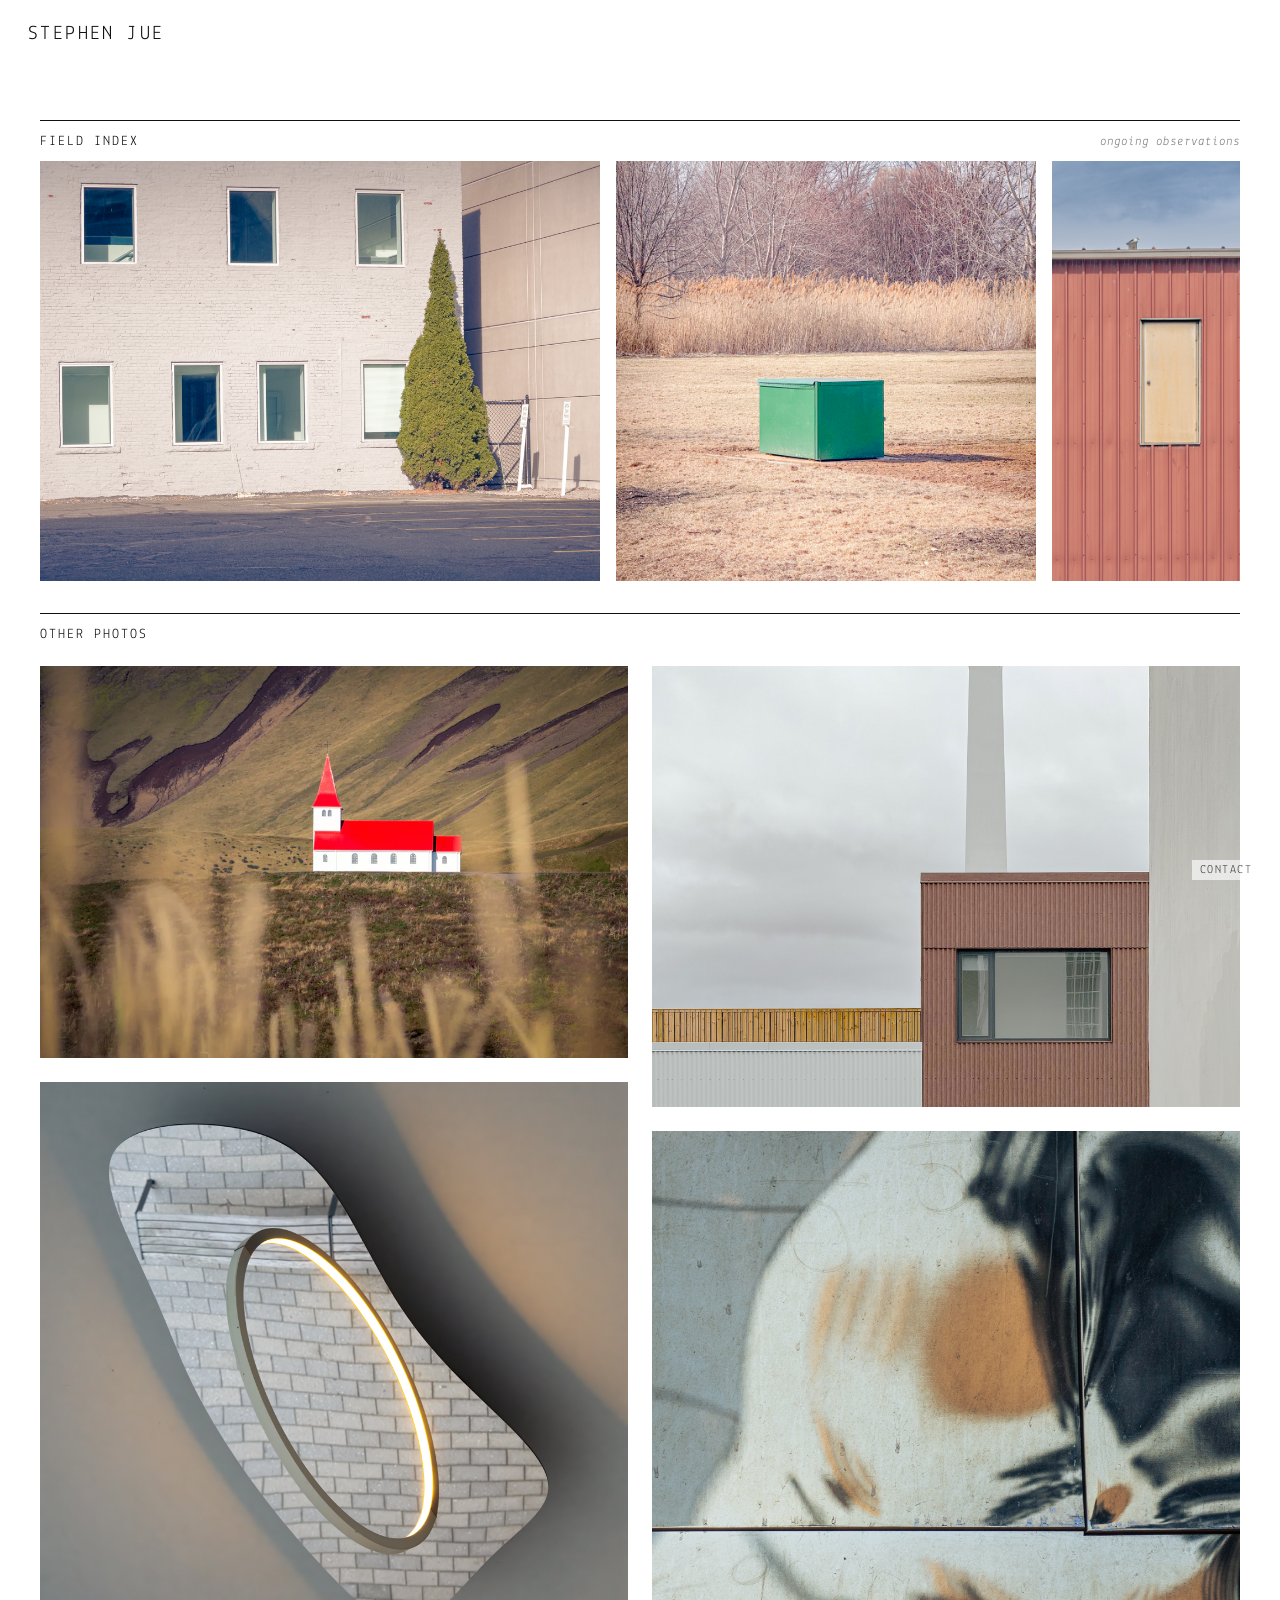
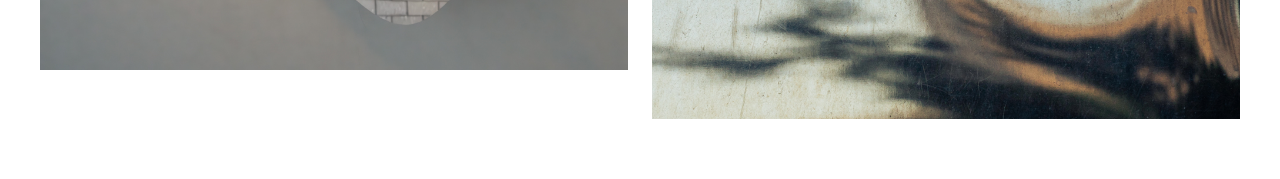
==== index.html @ ce712696 "improve image loading" ====
<!doctype html>
<html lang="en">
  <head>
    <meta charset="utf-8" />
    <meta name="viewport" content="width=device-width, initial-scale=1" />
    <title>Stephen Jue</title>
    <meta
      name="description"
      content="A photography portfolio by Stephen Jue."
    />
    <link rel="preconnect" href="https://fonts.googleapis.com" />
    <link rel="preconnect" href="https://fonts.gstatic.com" crossorigin />
    <link
      href="https://fonts.googleapis.com/css2?family=Lekton:ital,wght@0,400;0,700;1,400&amp;display=swap"
      rel="stylesheet"
    />
    <link
      rel="preload"
      as="image"
      href="images/field-index/shaped-evergreen-thumb.jpg"
      fetchpriority="high"
    />
    <link
      rel="preload"
      as="image"
      href="images/other-photos/red-roof-church-thumb.webp"
      type="image/webp"
      fetchpriority="high"
    />
    <script>
      document.documentElement.classList.add("js");
    </script>
    <link rel="stylesheet" href="style.css" />
  </head>
  <body>
    <header>
      <h1 class="site-title">
        <a class="identity" href="./">Stephen Jue</a>
      </h1>
    </header>

    <main class="portfolio" aria-label="Photography portfolio">
      <section
        class="portfolio-section featured-project"
        aria-labelledby="field-index-title"
      >
        <div class="project-scroll-frame">
          <h2 class="section-heading" id="field-index-title">
            Field Index <span class="section-status">ongoing observations</span>
          </h2>
          <div class="project-spotlight">
            <a
              class="tile project-cover"
              href="images/field-index/shaped-evergreen-web.jpg"
              aria-label="View: Shaped evergreen beside a building wall and empty parking lot"
            >
              <img
                src="images/field-index/shaped-evergreen-thumb.jpg"
                width="1000"
                height="750"
                alt="Shaped evergreen beside a building wall and empty parking lot"
                loading="eager"
                fetchpriority="high"
              />
            </a>
            <a
              class="tile"
              href="images/field-index/green-utility-box-web.jpg"
              aria-label="View: Green utility box isolated in a field"
            >
              <img
                src="images/field-index/green-utility-box-thumb.jpg"
                width="1000"
                height="1000"
                alt="Green utility box isolated in a field"
                loading="lazy"
                decoding="async"
              />
            </a>
            <a
              class="tile"
              href="images/field-index/red-wall-door-web.jpg"
              aria-label="View: Door set high on a red metal wall"
            >
              <img
                src="images/field-index/red-wall-door-thumb.jpg"
                width="562"
                height="1000"
                alt="Door set high on a red metal wall"
                loading="lazy"
                decoding="async"
              />
            </a>
          </div>
        </div>
      </section>

      <section
        class="portfolio-section selected-work"
        aria-labelledby="selected-title"
      >
        <h2 class="section-heading" id="selected-title">Other Photos</h2>

        <div class="portfolio-grid">
          <a
            class="tile"
            href="images/other-photos/red-roof-church-web.jpg"
            aria-label="View: White church with a bright red roof centered against sweeping hillsides"
          >
            <picture>
              <source srcset="images/other-photos/red-roof-church-thumb.webp" type="image/webp" />
              <img
                src="images/other-photos/red-roof-church-thumb.jpg"
                width="1000"
                height="667"
                alt="White church with a bright red roof centered against sweeping hillsides"
                loading="eager"
                fetchpriority="high"
              />
            </picture>
          </a>
          <a
            class="tile"
            href="images/other-photos/ceiling-mirror-light-web.jpg"
            aria-label="View: Ceiling mirror with an arc light fixture reflecting ground and a bench"
          >
            <img
              src="images/other-photos/ceiling-mirror-light-thumb.jpg"
              width="1000"
              height="1000"
              alt="Ceiling mirror with an arc light fixture reflecting ground and a bench"
              loading="eager"
            />
          </a>
          <a
            class="tile"
            href="images/other-photos/layered-building-window-web.jpg"
            aria-label="View: Window and layered building surfaces beneath an overcast sky"
          >
            <img
              src="images/other-photos/layered-building-window-thumb.jpg"
              width="1000"
              height="750"
              alt="Window and layered building surfaces beneath an overcast sky"
              loading="eager"
            />
          </a>
          <a
            class="tile"
            href="images/other-photos/metal-surface-reflections-web.jpg"
            aria-label="View: Reflections across a weathered metal building surface"
          >
            <img
              src="images/other-photos/metal-surface-reflections-thumb.jpg"
              width="1000"
              height="1000"
              alt="Reflections across a weathered metal building surface"
              loading="lazy"
              decoding="async"
            />
          </a>
        </div>
      </section>
    </main>

    <dialog class="lightbox" id="lightbox" aria-label="Image preview">
      <div class="lightbox-media">
        <img class="lightbox-preview" id="lightbox-preview" alt="" />
        <img class="lightbox-full" id="lightbox-img" alt="" decoding="async" />
      </div>
      <button class="lightbox-close" type="button">Close</button>
    </dialog>

    <footer>
      <span class="contact" id="email"></span>
    </footer>

    <script>
      const tiles = document.querySelectorAll(".tile");
      const lightbox = document.getElementById("lightbox");
      const lightboxPreview = document.getElementById("lightbox-preview");
      const lightboxImg = document.getElementById("lightbox-img");
      const closeButton = lightbox.querySelector(".lightbox-close");
      let activeTile;
      let lightboxLoadId = 0;

      tiles.forEach((tile) => {
        const thumbnail = tile.querySelector("img");

        function revealThumbnail() {
          const reveal = () => {
            requestAnimationFrame(() => tile.classList.add("is-loaded"));
          };

          if (thumbnail.decode) {
            thumbnail.decode().then(reveal, reveal);
          } else {
            reveal();
          }
        }

        if (thumbnail.complete) {
          revealThumbnail();
        } else {
          thumbnail.addEventListener("load", revealThumbnail, { once: true });
          thumbnail.addEventListener(
            "error",
            () => tile.classList.add("is-loaded"),
            { once: true },
          );
        }

        tile.addEventListener("click", (event) => {
          event.preventDefault();

          const loadId = ++lightboxLoadId;
          activeTile = tile;
          lightbox.classList.remove("is-loaded", "is-error");
          lightboxPreview.src = thumbnail.currentSrc || thumbnail.src;
          lightboxPreview.alt = thumbnail.alt;
          lightboxImg.alt = thumbnail.alt;
          lightboxImg.removeAttribute("src");
          document.body.classList.add("lightbox-open");
          lightbox.showModal();

          lightboxImg.onload = () => {
            const reveal = () => {
              if (loadId !== lightboxLoadId || !lightbox.open) return;
              requestAnimationFrame(() => lightbox.classList.add("is-loaded"));
            };

            if (lightboxImg.decode) {
              lightboxImg.decode().then(reveal, reveal);
            } else {
              reveal();
            }
          };

          lightboxImg.onerror = () => {
            if (loadId === lightboxLoadId) {
              lightbox.classList.add("is-error");
            }
          };

          lightboxImg.src = tile.href;
        });
      });

      function closeLightbox() {
        if (lightbox.open) lightbox.close();
      }

      function resetLightbox() {
        lightboxLoadId += 1;
        document.body.classList.remove("lightbox-open");
        lightbox.classList.remove("is-loaded", "is-error");
        lightboxPreview.removeAttribute("src");
        lightboxImg.removeAttribute("src");
        lightboxPreview.alt = "";
        lightboxImg.alt = "";
        lightboxImg.onload = null;
        lightboxImg.onerror = null;
        activeTile?.focus();
        activeTile = undefined;
      }

      closeButton.addEventListener("click", closeLightbox);

      lightbox.addEventListener("click", (event) => {
        if (event.target === lightbox) closeLightbox();
      });

      lightbox.addEventListener("close", resetLightbox);

      const email = ["hello", "@", "stephenjue", ".", "com"].join("");
      const emailLink = document.createElement("a");
      emailLink.href = `mailto:${email}`;
      emailLink.textContent = "contact";
      document.getElementById("email").append(emailLink);

      const featuredProject = document.querySelector(".featured-project");
      const projectScrollFrame =
        featuredProject?.querySelector(".project-scroll-frame");
      const projectSpotlight =
        featuredProject?.querySelector(".project-spotlight");
      const desktopProjectQuery = window.matchMedia("(min-width: 701px)");
      let projectScrollRaf = 0;
      let projectWheelRaf = 0;
      let projectWheelDelta = 0;
      let projectOffset = 0;

      function getProjectMaxOffset() {
        if (!projectScrollFrame || !projectSpotlight) return 0;

        return Math.max(
          0,
          projectSpotlight.scrollWidth - projectScrollFrame.clientWidth,
        );
      }

      function setProjectOffset(offset) {
        if (!featuredProject) return;

        projectOffset = Math.min(Math.max(offset, 0), getProjectMaxOffset());
        featuredProject.style.setProperty(
          "--project-offset",
          `${projectOffset}px`,
        );
      }

      function syncProjectScroll() {
        projectScrollRaf = 0;

        if (!featuredProject || !projectScrollFrame || !projectSpotlight) {
          return;
        }

        if (!desktopProjectQuery.matches) {
          setProjectOffset(0);
          return;
        }

        setProjectOffset(projectOffset);
      }

      function requestProjectScrollSync() {
        if (projectScrollRaf) return;
        projectScrollRaf = window.requestAnimationFrame(syncProjectScroll);
      }

      function scrollProjectBy(delta) {
        if (!desktopProjectQuery.matches || !featuredProject) {
          return;
        }

        setProjectOffset(projectOffset + delta);
        requestProjectScrollSync();
      }

      function handleProjectWheel(event) {
        if (!desktopProjectQuery.matches || event.ctrlKey) {
          return;
        }

        const dominantDelta =
          Math.abs(event.deltaX) > Math.abs(event.deltaY)
            ? event.deltaX
            : event.deltaY;
        const maxOffset = getProjectMaxOffset();

        if (
          !dominantDelta ||
          maxOffset <= 0 ||
          (dominantDelta < 0 && projectOffset <= 0) ||
          (dominantDelta > 0 && projectOffset >= maxOffset)
        ) {
          return;
        }

        event.preventDefault();
        const delta =
          event.deltaMode === WheelEvent.DOM_DELTA_LINE
            ? dominantDelta * 16
            : dominantDelta;

        projectWheelDelta += delta;
        if (projectWheelRaf) return;
        projectWheelRaf = window.requestAnimationFrame(() => {
          const nextDelta = projectWheelDelta;
          projectWheelDelta = 0;
          projectWheelRaf = 0;
          scrollProjectBy(nextDelta);
        });
      }

      function handleProjectKeydown(event) {
        if (!desktopProjectQuery.matches) {
          return;
        }

        const maxOffset = getProjectMaxOffset();
        if (maxOffset <= 0) {
          return;
        }

        const keyOffsets = {
          ArrowLeft: -80,
          ArrowUp: -80,
          ArrowRight: 80,
          ArrowDown: 80,
          Home: -projectOffset,
          End: maxOffset - projectOffset,
        };
        const delta = keyOffsets[event.key];

        if (delta === undefined) {
          return;
        }

        const nextOffset = Math.min(
          Math.max(projectOffset + delta, 0),
          maxOffset,
        );

        if (nextOffset === projectOffset) {
          return;
        }

        event.preventDefault();
        setProjectOffset(nextOffset);
      }

      const projectResizeObserver = new ResizeObserver(requestProjectScrollSync);

      if (projectSpotlight) {
        projectResizeObserver.observe(projectSpotlight);
      }

      if (projectScrollFrame) {
        projectResizeObserver.observe(projectScrollFrame);
        projectScrollFrame.addEventListener("wheel", handleProjectWheel, {
          passive: false,
        });
        projectScrollFrame.addEventListener("keydown", handleProjectKeydown);
      }

      desktopProjectQuery.addEventListener("change", requestProjectScrollSync);
      window.addEventListener("load", requestProjectScrollSync);
      window.addEventListener("resize", requestProjectScrollSync);

      requestProjectScrollSync();
    </script>
    <!-- Cloudflare Web Analytics -->
    <script
      defer
      src="https://static.cloudflareinsights.com/beacon.min.js"
      data-cf-beacon='{"token": "9c862e6f24e043e39fb9ea644f87a03d"}'
    ></script>
    <!-- End Cloudflare Web Analytics -->
  </body>
</html>
---- style.css ----
html {
  color-scheme: light;
}

body {
  margin: 0;
  min-width: 320px;
  font-family: "Lekton", monospace;
  font-weight: 400;
  background: #fff;
  color: #111;
}

a {
  color: inherit;
  -webkit-user-drag: none;
}

img {
  display: block;
  -webkit-user-drag: none;
  user-select: none;
}

.site-title {
  margin: 0;
  font: inherit;
}

.identity,
.contact {
  position: fixed;
  z-index: 9999;

  font-family: "Lekton", monospace;
  font-size: 20px;
  letter-spacing: 0.12em;
  text-transform: uppercase;
  text-decoration: none;

  background: rgba(255, 255, 255, 0.92);
  color: #111;
  padding: 4px 8px;
}

.identity {
  top: 20px;
  left: 20px;
}

.contact {
  right: 20px;
  bottom: 20px;
  font-size: 12px;
  opacity: 0.7;
}

.contact a {
  color: inherit;
  text-decoration: none;
}

.contact a:hover {
  text-decoration: underline;
}

.identity:focus-visible,
.contact a:focus-visible {
  outline: 2px solid currentColor;
  outline-offset: 4px;
}

.tile:focus,
.lightbox-close:focus {
  outline: none;
}

.tile:focus-visible {
  outline: 2px solid currentColor;
  outline-offset: 5px;
}

.lightbox-close:focus-visible {
  text-decoration: underline;
}

.portfolio {
  display: flex;
  flex-direction: column;
  gap: 32px;
  max-width: 1200px;
  margin: 0 auto;
  padding: 120px 24px 60px;
}

.portfolio-section {
  display: flex;
  flex-direction: column;
  min-width: 0;
}

.featured-project {
  gap: 0;
  padding-bottom: 0;
  --project-offset: 0px;
  --project-item-height: clamp(280px, 34vw, 420px);
}

.selected-work {
  gap: 24px;
}

.section-heading {
  margin: 0;
  border-top: 1px solid #111;
  padding-top: 14px;
  font: inherit;
  font-size: 14px;
  letter-spacing: 0.14em;
  line-height: 1;
  text-transform: uppercase;
}

.featured-project .section-heading {
  display: flex;
  align-items: baseline;
  justify-content: space-between;
  gap: 24px;
}

.section-status {
  font-size: 13px;
  font-style: italic;
  font-weight: 400;
  letter-spacing: 0;
  opacity: 0.55;
  text-transform: lowercase;
}

.project-scroll-frame {
  display: flex;
  flex-direction: column;
  gap: 12px;
  overflow: hidden;
  touch-action: pan-y;
}

.project-spotlight {
  display: flex;
  gap: 16px;
  align-items: flex-start;
  width: max-content;
  transform: translate3d(calc(-1 * var(--project-offset)), 0, 0);
  will-change: transform;
}

.project-spotlight .tile {
  flex: 0 0 auto;
  width: auto;
  height: var(--project-item-height);
  overflow: visible;
}

.project-spotlight .tile > img,
.project-spotlight .tile picture > img {
  width: auto;
  max-width: none;
  height: 100%;
  object-fit: contain;
}

.project-spotlight picture {
  display: block;
  width: auto;
  height: 100%;
}

.project-spotlight .tile picture > img {
  height: 100%;
}

.js .project-spotlight .tile img {
  transform: none;
}

.portfolio-grid {
  column-count: 2;
  column-gap: 24px;
}

.portfolio-grid .tile {
  margin-bottom: 24px;
  break-inside: avoid;
}

.portfolio-grid .tile:last-child {
  margin-bottom: 0;
}

.tile {
  position: relative;
  display: block;
  width: 100%;
  overflow: hidden;
  text-decoration: none;
  cursor: zoom-in;
  background-color: #efefed;
}

.js .tile::before {
  position: absolute;
  z-index: 1;
  inset: 0;
  background: linear-gradient(
    110deg,
    transparent 30%,
    rgba(255, 255, 255, 0.42) 50%,
    transparent 70%
  );
  background-size: 220% 100%;
  content: "";
  pointer-events: none;
  animation: placeholder-shimmer 1.8s ease-in-out infinite;
  transition: opacity 350ms ease;
}

.tile picture,
.tile img {
  display: block;
  width: 100%;
}

.tile img {
  height: auto;
}

.js .tile img {
  opacity: 0;
  transform: scale(1.008);
  transition:
    opacity 520ms cubic-bezier(0.22, 1, 0.36, 1),
    transform 700ms cubic-bezier(0.22, 1, 0.36, 1);
}

.js .tile.is-loaded::before {
  opacity: 0;
  animation: none;
}

.js .tile.is-loaded img {
  opacity: 1;
  transform: scale(1);
}

@keyframes placeholder-shimmer {
  from {
    background-position: 100% 0;
  }

  to {
    background-position: -120% 0;
  }
}

@media (max-width: 700px) {
  body::before {
    position: fixed;
    z-index: 3;
    top: 0;
    right: 0;
    left: 0;
    height: 100px;
    background: #fff;
    content: "";
    pointer-events: none;
  }

  .portfolio {
    gap: 20px;
    padding: 100px 20px 60px;
  }

  .portfolio-grid {
    column-count: 1;
    column-gap: 0;
  }

  .portfolio-grid .tile {
    margin-bottom: 20px;
  }

  .featured-project {
    gap: 0;
    padding-bottom: 0;
  }

  .featured-project .section-heading {
    display: flex;
    position: sticky;
    z-index: 4;
    top: 72px;
    align-items: baseline;
    justify-content: space-between;
    gap: 16px;
    padding-bottom: 12px;
    background: #fff;
  }

  .featured-project {
    min-height: auto;
    --project-offset: 0px;
  }

  .project-scroll-frame {
    overflow: visible;
    position: static;
  }

  .project-spotlight {
    flex-direction: column;
    width: 100%;
    transform: none;
    will-change: auto;
  }

  .project-spotlight .tile,
  .project-spotlight picture,
  .project-spotlight img {
    width: 100%;
    max-width: none;
    height: auto;
  }

  .project-spotlight .tile > img,
  .project-spotlight .tile picture > img {
    width: 100%;
    max-width: none;
    height: auto;
  }

  .project-spotlight .tile {
    flex: 0 0 auto;
  }

  .section-status {
    flex: 0 1 auto;
    text-align: right;
  }
}

@media (prefers-reduced-motion: reduce) {
  .js .tile::before {
    animation: none;
  }

  .js .tile img {
    transform: none;
    transition-duration: 150ms;
  }
}

.lightbox {
  position: fixed;
  inset: 0;
  width: 100vw;
  max-width: none;
  height: 100dvh;
  max-height: none;
  margin: 0;
  border: 0;
  box-sizing: border-box;
  padding: clamp(32px, 5vw, 64px) 5vw 104px;
  background: white;
  color: #111;
  overflow: hidden;
}

.lightbox:not([open]) {
  display: none;
}

.lightbox[open] {
  display: grid;
  place-items: center;
}

.lightbox::backdrop {
  background: white;
}

.lightbox-media {
  display: grid;
  width: 100%;
  height: 100%;
  place-items: center;
  pointer-events: none;
}

.lightbox-media::after {
  position: fixed;
  left: 50%;
  bottom: 82px;
  width: 52px;
  height: 1px;
  transform: translateX(-50%);
  transform-origin: left;
  background: #111;
  content: "";
  opacity: 0.35;
  animation: lightbox-loading 1.1s ease-in-out infinite;
  transition: opacity 250ms ease;
}

.lightbox-media img {
  grid-area: 1 / 1;
  max-width: 100%;
  max-height: calc(100dvh - 180px);
  width: auto;
  height: auto;
  object-fit: contain;
}

.lightbox-preview {
  opacity: 0.72;
  filter: blur(8px);
  transform: scale(1.012);
  transition:
    opacity 450ms cubic-bezier(0.22, 1, 0.36, 1),
    filter 500ms cubic-bezier(0.22, 1, 0.36, 1),
    transform 650ms cubic-bezier(0.22, 1, 0.36, 1);
}

.lightbox-full {
  opacity: 0;
  transform: scale(1.004);
  transition:
    opacity 500ms cubic-bezier(0.22, 1, 0.36, 1),
    transform 650ms cubic-bezier(0.22, 1, 0.36, 1);
}

.lightbox.is-loaded .lightbox-media::after,
.lightbox.is-error .lightbox-media::after {
  opacity: 0;
  animation: none;
}

.lightbox.is-loaded .lightbox-preview {
  opacity: 0;
  filter: blur(0);
  transform: scale(1);
}

.lightbox.is-error .lightbox-preview {
  opacity: 1;
  filter: blur(0);
  transform: scale(1);
}

.lightbox.is-loaded .lightbox-full {
  opacity: 1;
  transform: scale(1);
}

@keyframes lightbox-loading {
  0%,
  100% {
    transform: translateX(-50%) scaleX(0.15);
  }

  50% {
    transform: translateX(-50%) scaleX(1);
  }
}

.lightbox-close {
  position: fixed;
  left: 50%;
  bottom: max(28px, env(safe-area-inset-bottom));
  transform: translateX(-50%);
  border: 0;
  padding: 10px 14px;
  font: inherit;
  font-size: 14px;
  letter-spacing: 0.08em;
  text-transform: lowercase;
  background: transparent;
  color: inherit;
  cursor: pointer;
  opacity: 0.7;
}

.lightbox-close:hover {
  text-decoration: underline;
}

.lightbox-open {
  overflow: hidden;
}

@media (prefers-reduced-motion: reduce) {
  .lightbox-media::after {
    animation: none;
  }

  .lightbox-preview,
  .lightbox-full {
    transform: none;
    transition-duration: 150ms;
  }
}
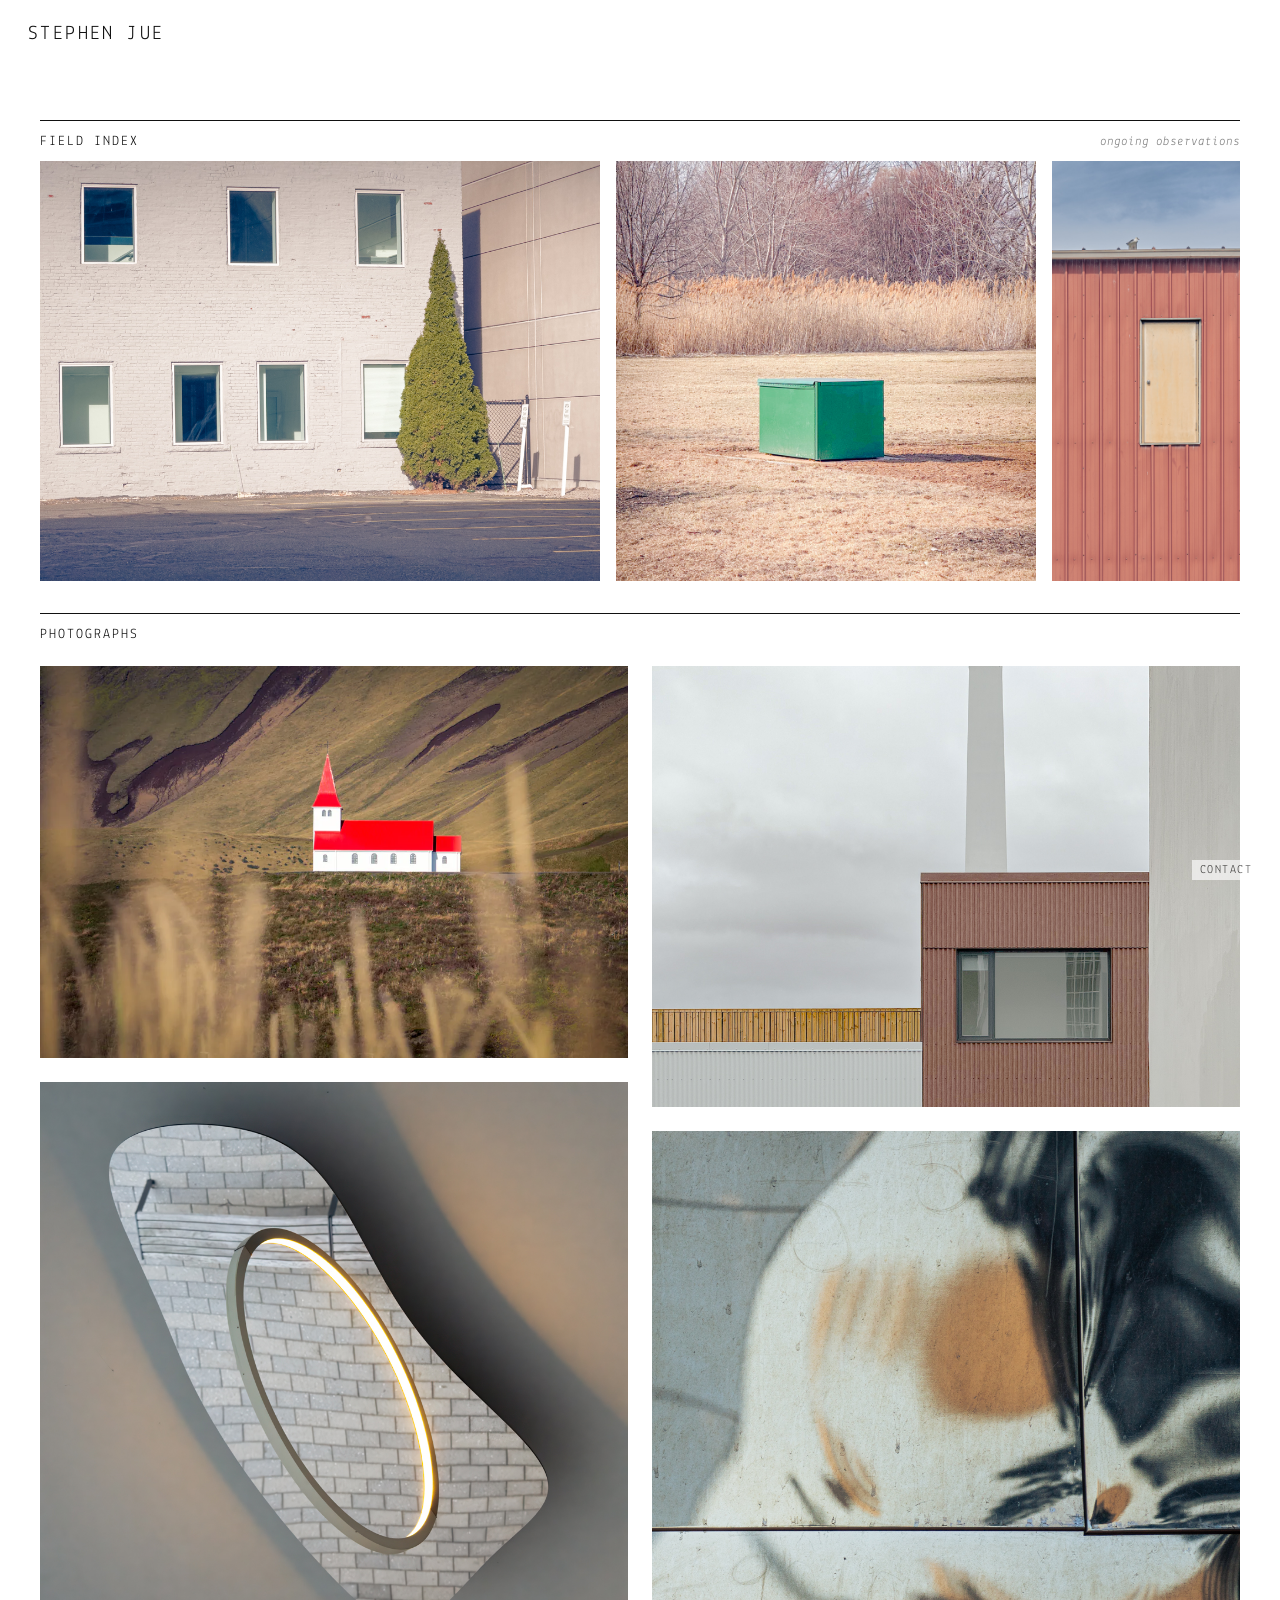
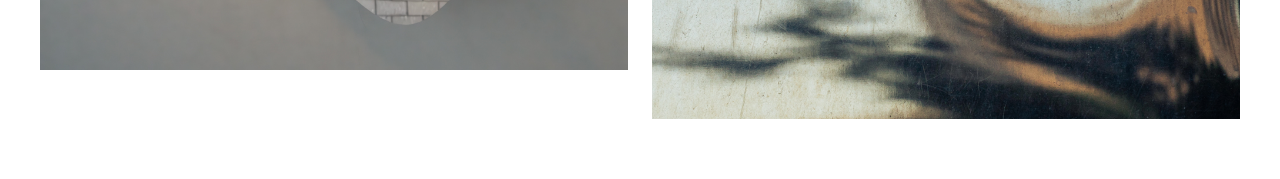
==== commit 541e6892: "small refinements for shareability and for viewport resizing in Safari" ====
--- a/index.html
+++ b/index.html
@@ -7,6 +7,32 @@
     <meta
       name="description"
       content="A photography portfolio by Stephen Jue."
+    />
+    <link rel="canonical" href="https://stephenjue.com/" />
+    <meta property="og:type" content="website" />
+    <meta property="og:title" content="Stephen Jue" />
+    <meta
+      property="og:description"
+      content="A photography portfolio by Stephen Jue."
+    />
+    <meta property="og:url" content="https://stephenjue.com/" />
+    <meta
+      property="og:image"
+      content="https://stephenjue.com/images/field-index/shaped-evergreen-web.jpg"
+    />
+    <meta
+      property="og:image:alt"
+      content="Shaped evergreen beside a building wall and empty parking lot"
+    />
+    <meta name="twitter:card" content="summary_large_image" />
+    <meta name="twitter:title" content="Stephen Jue" />
+    <meta
+      name="twitter:description"
+      content="A photography portfolio by Stephen Jue."
+    />
+    <meta
+      name="twitter:image"
+      content="https://stephenjue.com/images/field-index/shaped-evergreen-web.jpg"
     />
     <link rel="preconnect" href="https://fonts.googleapis.com" />
     <link rel="preconnect" href="https://fonts.gstatic.com" crossorigin />
@@ -99,7 +125,7 @@
         class="portfolio-section selected-work"
         aria-labelledby="selected-title"
       >
-        <h2 class="section-heading" id="selected-title">Other Photos</h2>
+        <h2 class="section-heading" id="selected-title">Photographs</h2>
 
         <div class="portfolio-grid">
           <a
--- a/style.css
+++ b/style.css
@@ -102,6 +102,7 @@
 .featured-project {
   gap: 0;
   padding-bottom: 0;
+  --project-item-gap: 16px;
   --project-offset: 0px;
   --project-item-height: clamp(280px, 34vw, 420px);
 }
@@ -147,7 +148,7 @@
 
 .project-spotlight {
   display: flex;
-  gap: 16px;
+  gap: 0;
   align-items: flex-start;
   width: max-content;
   transform: translate3d(calc(-1 * var(--project-offset)), 0, 0);
@@ -159,6 +160,10 @@
   width: auto;
   height: var(--project-item-height);
   overflow: visible;
+}
+
+.project-spotlight .tile + .tile {
+  margin-left: var(--project-item-gap);
 }
 
 .project-spotlight .tile > img,
@@ -342,6 +347,11 @@
     flex: 0 0 auto;
   }
 
+  .project-spotlight .tile + .tile {
+    margin-top: var(--project-item-gap);
+    margin-left: 0;
+  }
+
   .section-status {
     flex: 0 1 auto;
     text-align: right;
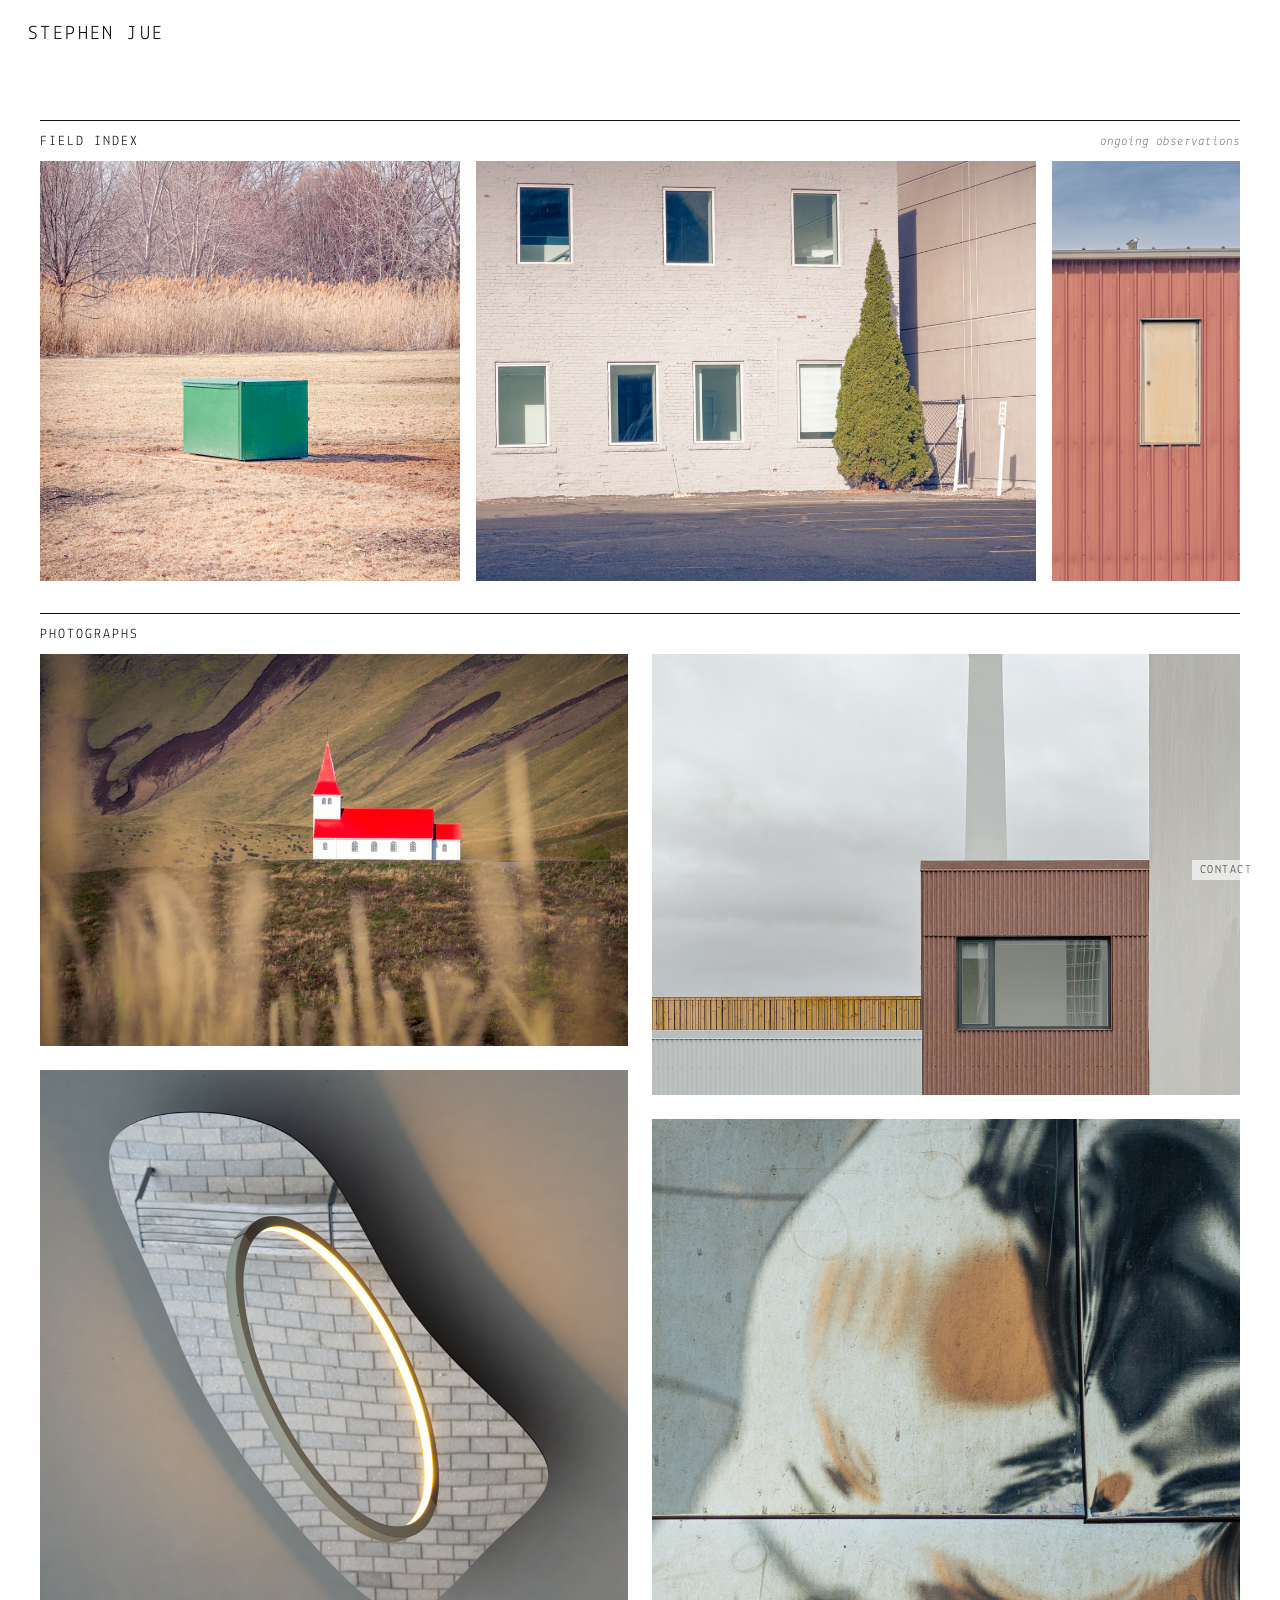
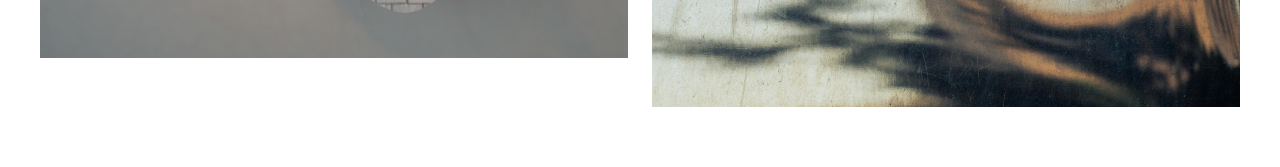
==== commit cbc44b31: "Field Index: lead with utility box pic" ====
--- a/index.html
+++ b/index.html
@@ -18,11 +18,11 @@
     <meta property="og:url" content="https://stephenjue.com/" />
     <meta
       property="og:image"
-      content="https://stephenjue.com/images/field-index/shaped-evergreen-web.jpg"
+      content="images/other-photos/metal-surface-reflections-web.jpg"
     />
     <meta
       property="og:image:alt"
-      content="Shaped evergreen beside a building wall and empty parking lot"
+      content="Reflections across a weathered metal building surface"
     />
     <meta name="twitter:card" content="summary_large_image" />
     <meta name="twitter:title" content="Stephen Jue" />
@@ -32,7 +32,7 @@
     />
     <meta
       name="twitter:image"
-      content="https://stephenjue.com/images/field-index/shaped-evergreen-web.jpg"
+      content="images/other-photos/metal-surface-reflections-web.jpg"
     />
     <link rel="preconnect" href="https://fonts.googleapis.com" />
     <link rel="preconnect" href="https://fonts.gstatic.com" crossorigin />
@@ -43,7 +43,7 @@
     <link
       rel="preload"
       as="image"
-      href="images/field-index/shaped-evergreen-thumb.jpg"
+      href="images/field-index/green-utility-box-thumb.jpg"
       fetchpriority="high"
     />
     <link
@@ -77,6 +77,20 @@
           <div class="project-spotlight">
             <a
               class="tile project-cover"
+              href="images/field-index/green-utility-box-web.jpg"
+              aria-label="View: Green utility box isolated in a field"
+            >
+              <img
+                src="images/field-index/green-utility-box-thumb.jpg"
+                width="1000"
+                height="1000"
+                alt="Green utility box isolated in a field"
+                loading="eager"
+                fetchpriority="high"
+              />
+            </a>
+            <a
+              class="tile"
               href="images/field-index/shaped-evergreen-web.jpg"
               aria-label="View: Shaped evergreen beside a building wall and empty parking lot"
             >
@@ -85,20 +99,6 @@
                 width="1000"
                 height="750"
                 alt="Shaped evergreen beside a building wall and empty parking lot"
-                loading="eager"
-                fetchpriority="high"
-              />
-            </a>
-            <a
-              class="tile"
-              href="images/field-index/green-utility-box-web.jpg"
-              aria-label="View: Green utility box isolated in a field"
-            >
-              <img
-                src="images/field-index/green-utility-box-thumb.jpg"
-                width="1000"
-                height="1000"
-                alt="Green utility box isolated in a field"
                 loading="lazy"
                 decoding="async"
               />
@@ -134,7 +134,10 @@
             aria-label="View: White church with a bright red roof centered against sweeping hillsides"
           >
             <picture>
-              <source srcset="images/other-photos/red-roof-church-thumb.webp" type="image/webp" />
+              <source
+                srcset="images/other-photos/red-roof-church-thumb.webp"
+                type="image/webp"
+              />
               <img
                 src="images/other-photos/red-roof-church-thumb.jpg"
                 width="1000"
@@ -213,6 +216,28 @@
       tiles.forEach((tile) => {
         const thumbnail = tile.querySelector("img");
 
+        if (tile.closest(".project-spotlight") && thumbnail) {
+          function setProjectItemRatio() {
+            const width =
+              Number(thumbnail.getAttribute("width")) || thumbnail.naturalWidth;
+            const height =
+              Number(thumbnail.getAttribute("height")) ||
+              thumbnail.naturalHeight;
+
+            if (!width || !height) return;
+
+            tile.style.setProperty("--project-item-ratio", width / height);
+          }
+
+          setProjectItemRatio();
+
+          if (!thumbnail.complete) {
+            thumbnail.addEventListener("load", setProjectItemRatio, {
+              once: true,
+            });
+          }
+        }
+
         function revealThumbnail() {
           const reveal = () => {
             requestAnimationFrame(() => tile.classList.add("is-loaded"));
@@ -305,8 +330,9 @@
       document.getElementById("email").append(emailLink);
 
       const featuredProject = document.querySelector(".featured-project");
-      const projectScrollFrame =
-        featuredProject?.querySelector(".project-scroll-frame");
+      const projectScrollFrame = featuredProject?.querySelector(
+        ".project-scroll-frame",
+      );
       const projectSpotlight =
         featuredProject?.querySelector(".project-spotlight");
       const desktopProjectQuery = window.matchMedia("(min-width: 701px)");
@@ -436,7 +462,9 @@
         setProjectOffset(nextOffset);
       }
 
-      const projectResizeObserver = new ResizeObserver(requestProjectScrollSync);
+      const projectResizeObserver = new ResizeObserver(
+        requestProjectScrollSync,
+      );
 
       if (projectSpotlight) {
         projectResizeObserver.observe(projectSpotlight);
--- a/style.css
+++ b/style.css
@@ -108,7 +108,7 @@
 }
 
 .selected-work {
-  gap: 24px;
+  gap: 12px;
 }
 
 .section-heading {
@@ -157,7 +157,7 @@
 
 .project-spotlight .tile {
   flex: 0 0 auto;
-  width: auto;
+  width: calc(var(--project-item-height) * var(--project-item-ratio, 1));
   height: var(--project-item-height);
   overflow: visible;
 }
@@ -168,7 +168,7 @@
 
 .project-spotlight .tile > img,
 .project-spotlight .tile picture > img {
-  width: auto;
+  width: 100%;
   max-width: none;
   height: 100%;
   object-fit: contain;
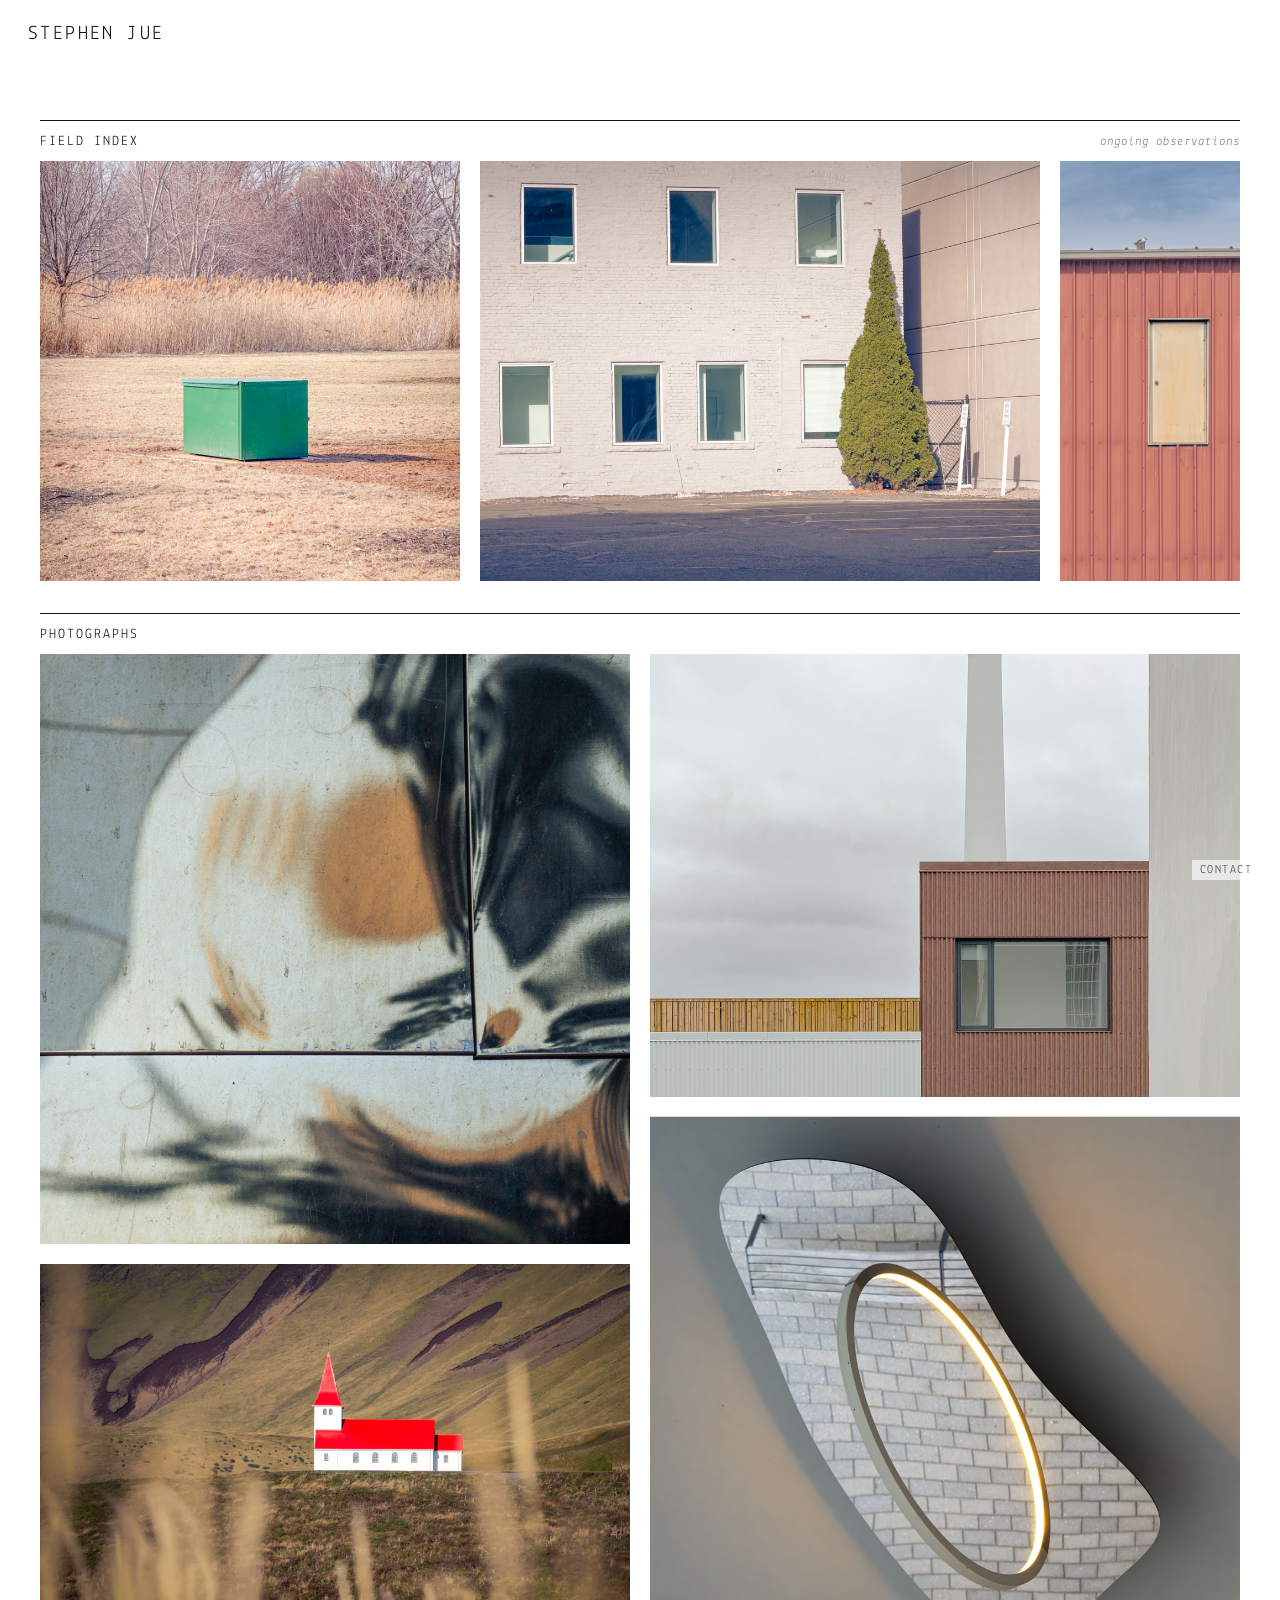
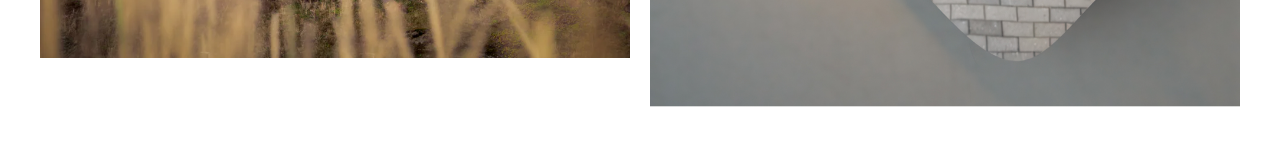
==== commit a094f38f: "true masonry layout" ====
--- a/index.html
+++ b/index.html
@@ -49,8 +49,7 @@
     <link
       rel="preload"
       as="image"
-      href="images/other-photos/red-roof-church-thumb.webp"
-      type="image/webp"
+      href="images/other-photos/metal-surface-reflections-thumb.jpg"
       fetchpriority="high"
     />
     <script>
@@ -130,35 +129,16 @@
         <div class="portfolio-grid">
           <a
             class="tile"
-            href="images/other-photos/red-roof-church-web.jpg"
-            aria-label="View: White church with a bright red roof centered against sweeping hillsides"
-          >
-            <picture>
-              <source
-                srcset="images/other-photos/red-roof-church-thumb.webp"
-                type="image/webp"
-              />
-              <img
-                src="images/other-photos/red-roof-church-thumb.jpg"
-                width="1000"
-                height="667"
-                alt="White church with a bright red roof centered against sweeping hillsides"
-                loading="eager"
-                fetchpriority="high"
-              />
-            </picture>
-          </a>
-          <a
-            class="tile"
-            href="images/other-photos/ceiling-mirror-light-web.jpg"
-            aria-label="View: Ceiling mirror with an arc light fixture reflecting ground and a bench"
+            href="images/other-photos/metal-surface-reflections-web.jpg"
+            aria-label="View: Reflections across a weathered metal building surface"
           >
             <img
-              src="images/other-photos/ceiling-mirror-light-thumb.jpg"
+              src="images/other-photos/metal-surface-reflections-thumb.jpg"
               width="1000"
               height="1000"
-              alt="Ceiling mirror with an arc light fixture reflecting ground and a bench"
+              alt="Reflections across a weathered metal building surface"
               loading="eager"
+              fetchpriority="high"
             />
           </a>
           <a
@@ -176,17 +156,37 @@
           </a>
           <a
             class="tile"
-            href="images/other-photos/metal-surface-reflections-web.jpg"
-            aria-label="View: Reflections across a weathered metal building surface"
+            href="images/other-photos/ceiling-mirror-light-web.jpg"
+            aria-label="View: Ceiling mirror with an arc light fixture reflecting ground and a bench"
           >
             <img
-              src="images/other-photos/metal-surface-reflections-thumb.jpg"
+              src="images/other-photos/ceiling-mirror-light-thumb.jpg"
               width="1000"
               height="1000"
-              alt="Reflections across a weathered metal building surface"
+              alt="Ceiling mirror with an arc light fixture reflecting ground and a bench"
               loading="lazy"
               decoding="async"
             />
+          </a>
+          <a
+            class="tile"
+            href="images/other-photos/red-roof-church-web.jpg"
+            aria-label="View: White church with a bright red roof centered against sweeping hillsides"
+          >
+            <picture>
+              <source
+                srcset="images/other-photos/red-roof-church-thumb.webp"
+                type="image/webp"
+              />
+              <img
+                src="images/other-photos/red-roof-church-thumb.jpg"
+                width="1000"
+                height="667"
+                alt="White church with a bright red roof centered against sweeping hillsides"
+                loading="lazy"
+                decoding="async"
+              />
+            </picture>
           </a>
         </div>
       </section>
@@ -210,8 +210,75 @@
       const lightboxPreview = document.getElementById("lightbox-preview");
       const lightboxImg = document.getElementById("lightbox-img");
       const closeButton = lightbox.querySelector(".lightbox-close");
+      const portfolioGrid = document.querySelector(".portfolio-grid");
+      const desktopGridQuery = window.matchMedia("(min-width: 701px)");
+      let masonryRaf = 0;
       let activeTile;
       let lightboxLoadId = 0;
+
+      function getImageRatio(img) {
+        const width = Number(img.getAttribute("width")) || img.naturalWidth;
+        const height = Number(img.getAttribute("height")) || img.naturalHeight;
+
+        if (!width || !height) return 1;
+
+        return width / height;
+      }
+
+      function layoutMasonryGrid() {
+        masonryRaf = 0;
+
+        if (!portfolioGrid) return;
+
+        const gridTiles = Array.from(portfolioGrid.querySelectorAll(".tile"));
+
+        if (!desktopGridQuery.matches) {
+          portfolioGrid.style.removeProperty("height");
+          gridTiles.forEach((tile) => {
+            tile.style.removeProperty("position");
+            tile.style.removeProperty("width");
+            tile.style.removeProperty("transform");
+            tile.style.removeProperty("grid-row-end");
+          });
+          return;
+        }
+
+        const styles = window.getComputedStyle(portfolioGrid);
+        const gap =
+          parseFloat(styles.getPropertyValue("--portfolio-grid-gap")) || 24;
+        const columnCount = 2;
+        const columnWidth =
+          (portfolioGrid.clientWidth - gap * (columnCount - 1)) / columnCount;
+        const columnHeights = new Array(columnCount).fill(0);
+
+        gridTiles.forEach((tile, index) => {
+          const img = tile.querySelector("img");
+          if (!img) return;
+
+          const column =
+            index < columnCount
+              ? index
+              : columnHeights.indexOf(Math.min(...columnHeights));
+          const x = column * (columnWidth + gap);
+          const y = columnHeights[column];
+          const expectedHeight = columnWidth / getImageRatio(img);
+
+          tile.style.position = "absolute";
+          tile.style.width = `${columnWidth}px`;
+          tile.style.transform = `translate3d(${x}px, ${y}px, 0)`;
+          tile.style.removeProperty("grid-row-end");
+
+          columnHeights[column] += expectedHeight + gap;
+        });
+
+        const height = Math.max(...columnHeights) - gap;
+        portfolioGrid.style.height = `${Math.max(0, height)}px`;
+      }
+
+      function requestMasonryLayout() {
+        if (masonryRaf) return;
+        masonryRaf = window.requestAnimationFrame(layoutMasonryGrid);
+      }
 
       tiles.forEach((tile) => {
         const thumbnail = tile.querySelector("img");
@@ -240,7 +307,10 @@
 
         function revealThumbnail() {
           const reveal = () => {
-            requestAnimationFrame(() => tile.classList.add("is-loaded"));
+            requestAnimationFrame(() => {
+              tile.classList.add("is-loaded");
+              requestMasonryLayout();
+            });
           };
 
           if (thumbnail.decode) {
@@ -256,7 +326,10 @@
           thumbnail.addEventListener("load", revealThumbnail, { once: true });
           thumbnail.addEventListener(
             "error",
-            () => tile.classList.add("is-loaded"),
+            () => {
+              tile.classList.add("is-loaded");
+              requestMasonryLayout();
+            },
             { once: true },
           );
         }
@@ -482,6 +555,17 @@
       window.addEventListener("load", requestProjectScrollSync);
       window.addEventListener("resize", requestProjectScrollSync);
 
+
+      if (portfolioGrid) {
+        const masonryResizeObserver = new ResizeObserver(requestMasonryLayout);
+        masonryResizeObserver.observe(portfolioGrid);
+      }
+
+      window.addEventListener("load", requestMasonryLayout);
+      window.addEventListener("resize", requestMasonryLayout);
+      desktopGridQuery.addEventListener("change", requestMasonryLayout);
+
+      requestMasonryLayout();
       requestProjectScrollSync();
     </script>
     <!-- Cloudflare Web Analytics -->
--- a/style.css
+++ b/style.css
@@ -90,7 +90,7 @@
   gap: 32px;
   max-width: 1200px;
   margin: 0 auto;
-  padding: 120px 24px 60px;
+  padding: 120px 20px 60px;
 }
 
 .portfolio-section {
@@ -102,7 +102,7 @@
 .featured-project {
   gap: 0;
   padding-bottom: 0;
-  --project-item-gap: 16px;
+  --project-item-gap: 20px;
   --project-offset: 0px;
   --project-item-height: clamp(280px, 34vw, 420px);
 }
@@ -126,7 +126,7 @@
   display: flex;
   align-items: baseline;
   justify-content: space-between;
-  gap: 24px;
+  gap: 20px;
 }
 
 .section-status {
@@ -189,16 +189,11 @@
 }
 
 .portfolio-grid {
-  column-count: 2;
-  column-gap: 24px;
+  position: relative;
+  --portfolio-grid-gap: 20px;
 }
 
 .portfolio-grid .tile {
-  margin-bottom: 24px;
-  break-inside: avoid;
-}
-
-.portfolio-grid .tile:last-child {
   margin-bottom: 0;
 }
 
@@ -286,12 +281,17 @@
   }
 
   .portfolio-grid {
-    column-count: 1;
-    column-gap: 0;
+    display: flex;
+    flex-direction: column;
+    gap: 20px;
+    height: auto !important;
   }
 
   .portfolio-grid .tile {
-    margin-bottom: 20px;
+    position: relative !important;
+    width: 100% !important;
+    transform: none !important;
+    margin-bottom: 0;
   }
 
   .featured-project {
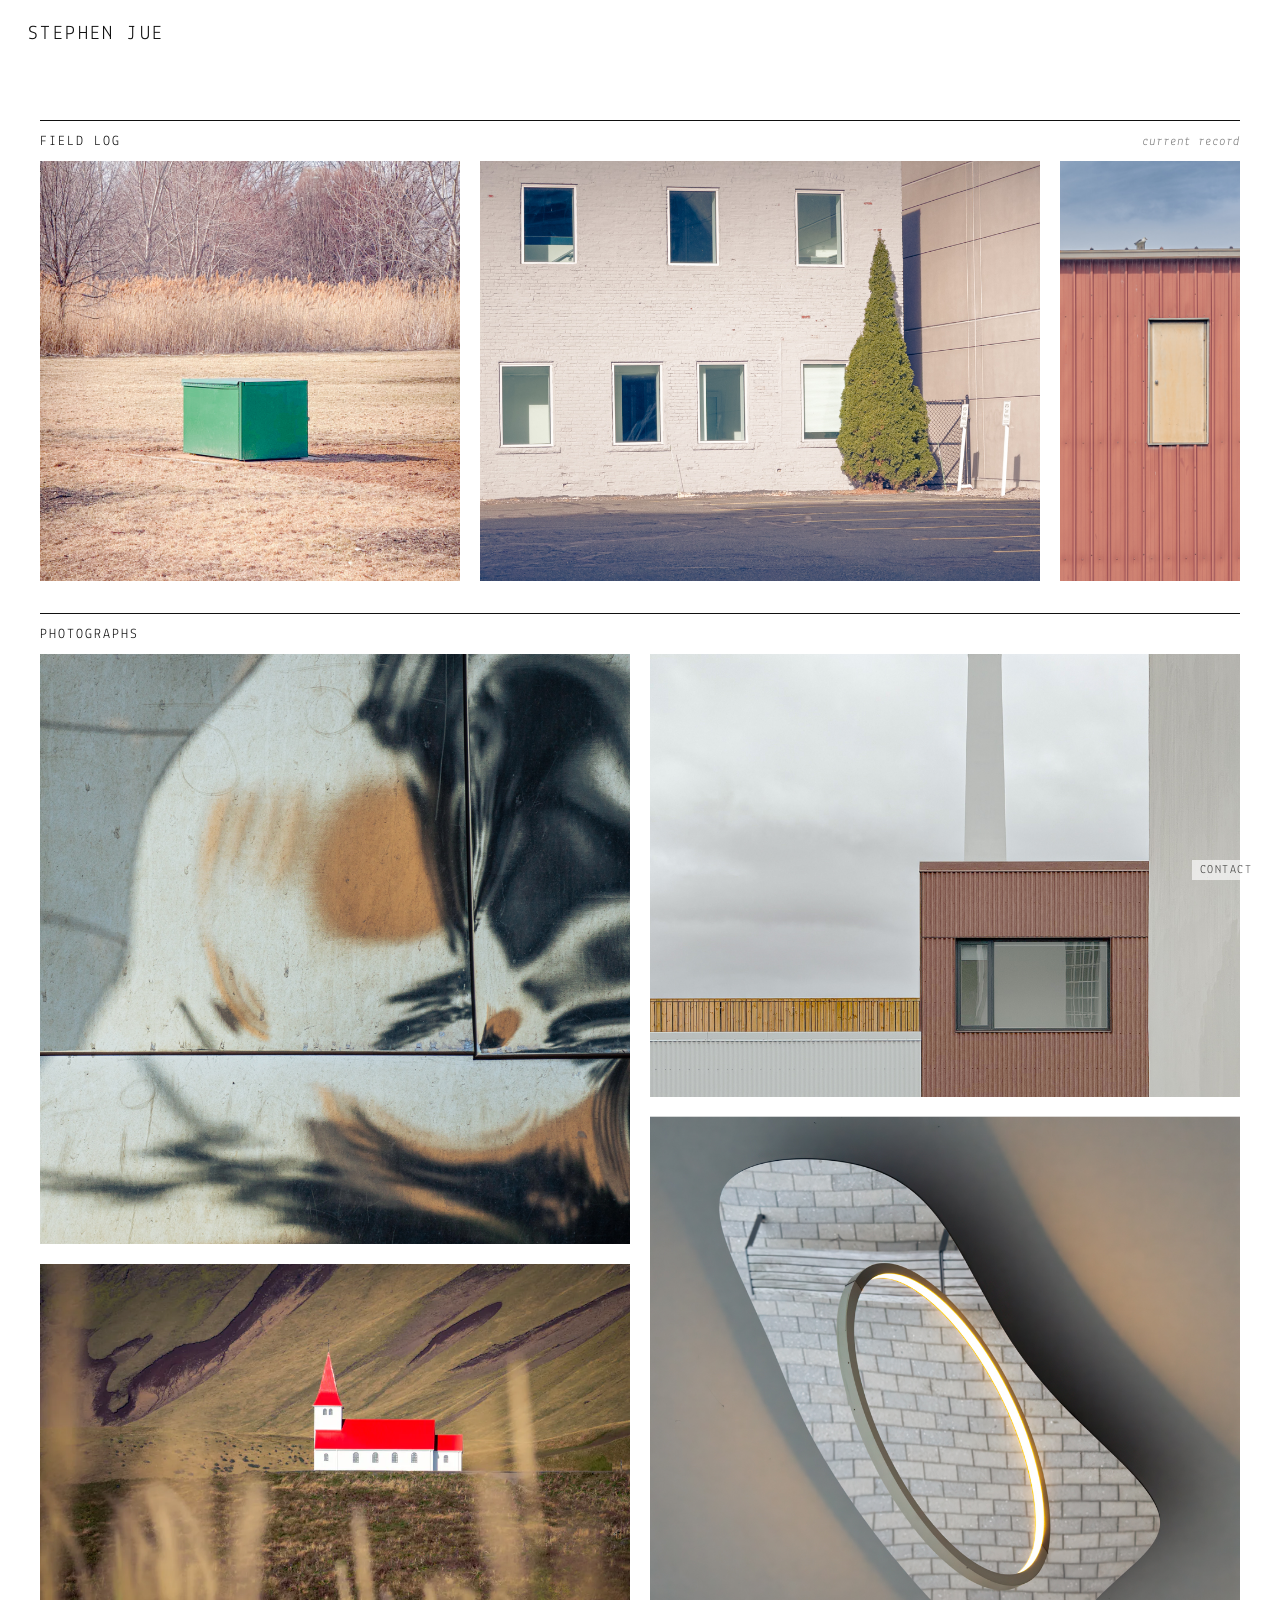
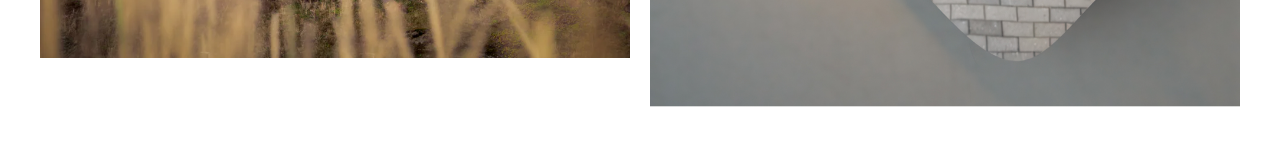
==== commit 5b79278a: "wording" ====
--- a/index.html
+++ b/index.html
@@ -71,7 +71,8 @@
       >
         <div class="project-scroll-frame">
           <h2 class="section-heading" id="field-index-title">
-            Field Index <span class="section-status">ongoing observations</span>
+            Field Log
+            <span class="section-status">current record</span>
           </h2>
           <div class="project-spotlight">
             <a
@@ -555,7 +556,6 @@
       window.addEventListener("load", requestProjectScrollSync);
       window.addEventListener("resize", requestProjectScrollSync);
 
-
       if (portfolioGrid) {
         const masonryResizeObserver = new ResizeObserver(requestMasonryLayout);
         masonryResizeObserver.observe(portfolioGrid);
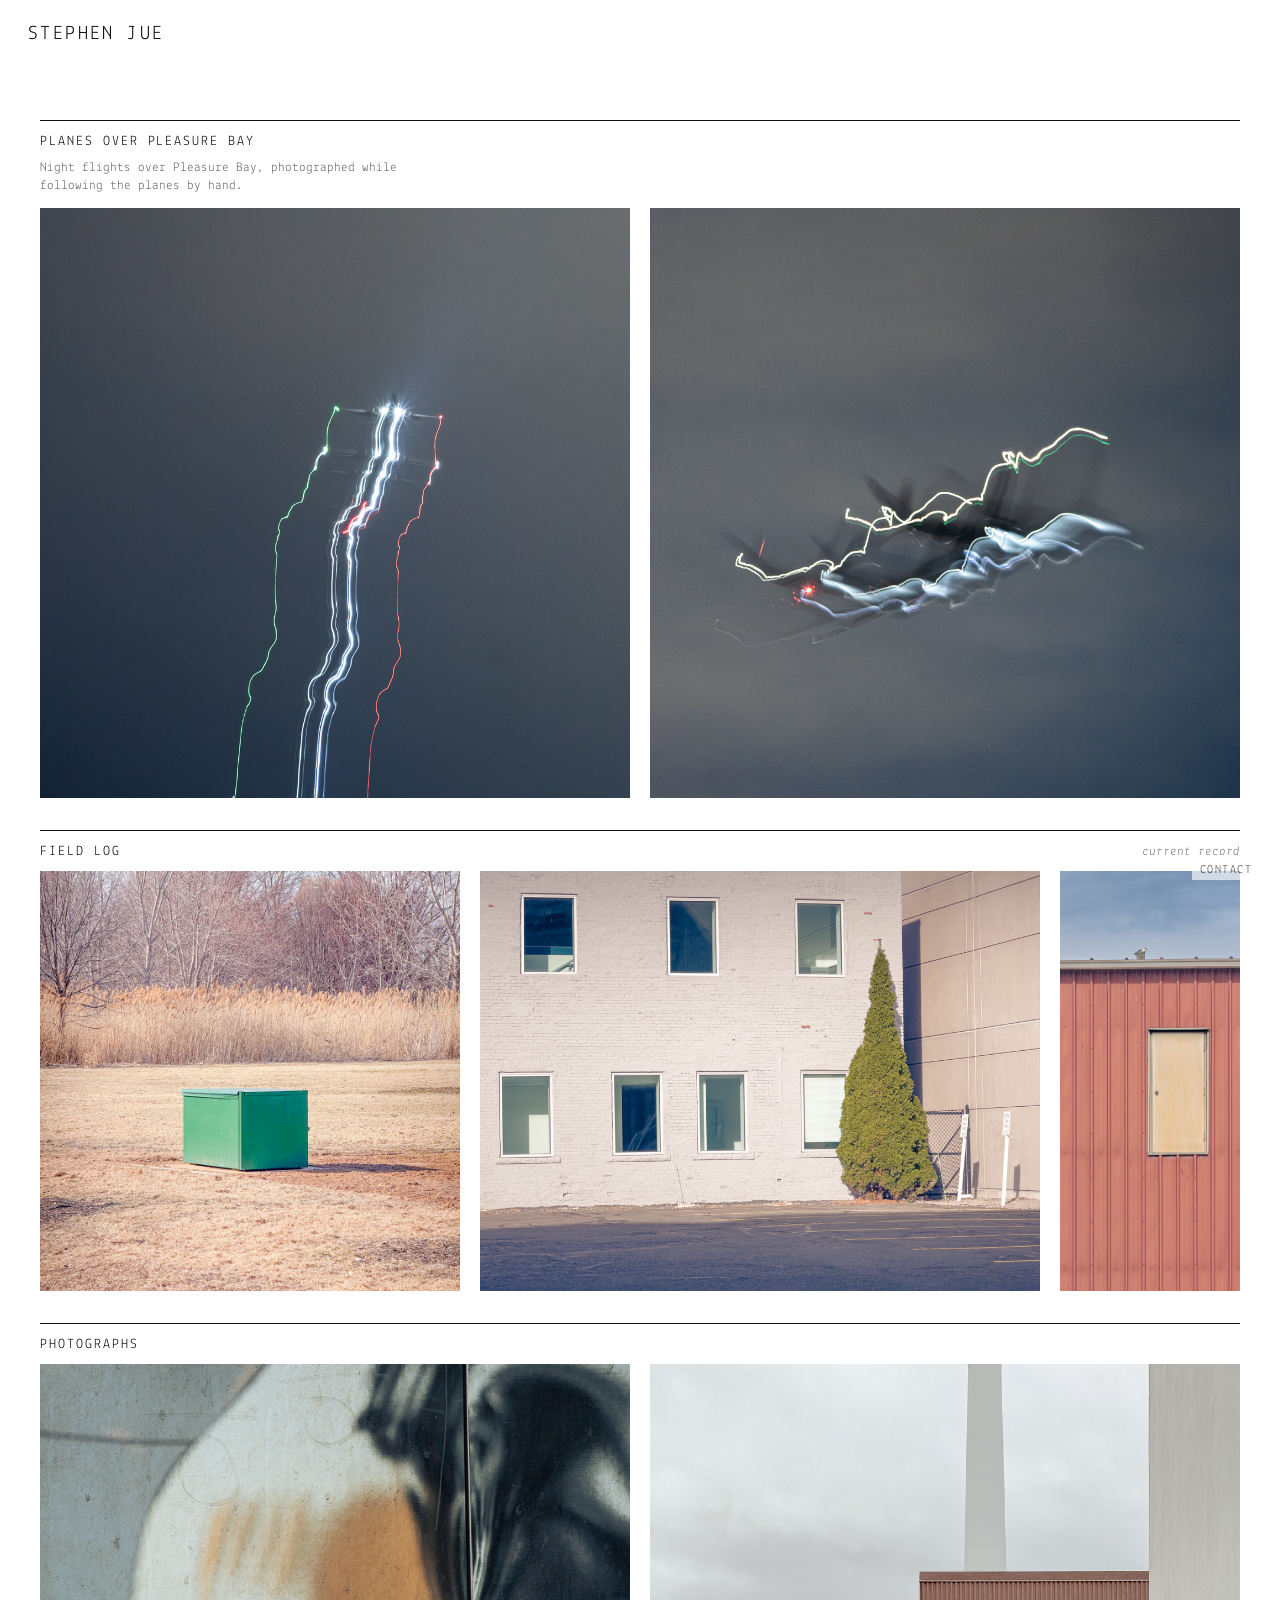
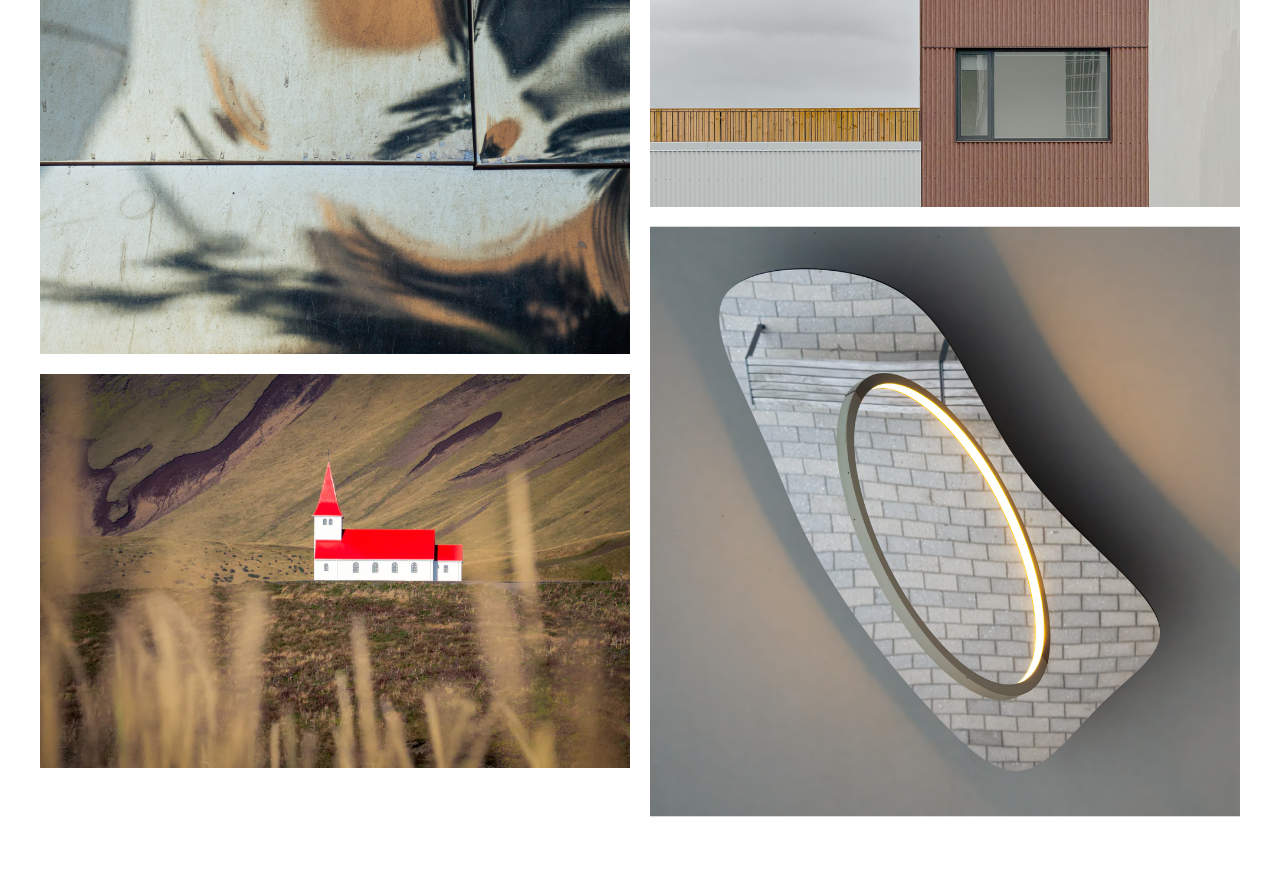
==== commit 0d075678: "add Planes over Pleasure Bay diptych, fix scrolling in Field Log project" ====
--- a/index.html
+++ b/index.html
@@ -66,7 +66,53 @@
 
     <main class="portfolio" aria-label="Photography portfolio">
       <section
-        class="portfolio-section featured-project"
+        class="portfolio-section featured-project diptych-project"
+        aria-labelledby="planes-pleasure-bay-title"
+        aria-describedby="planes-pleasure-bay-description"
+      >
+        <div class="project-scroll-frame">
+          <h2 class="section-heading" id="planes-pleasure-bay-title">
+            Planes over Pleasure Bay
+          </h2>
+          <p class="section-description" id="planes-pleasure-bay-description">
+            Night flights over Pleasure Bay, photographed while following the
+            planes by hand.
+          </p>
+          <div class="project-spotlight">
+            <a
+              class="tile project-cover"
+              href="images/planes-pleasure-bay/01-web.jpg"
+              aria-label="View: Planes over Pleasure Bay 1"
+            >
+              <img
+                src="images/planes-pleasure-bay/01-thumb.jpg"
+                width="1000"
+                height="1000"
+                alt="Planes over Pleasure Bay 1"
+                loading="eager"
+                fetchpriority="high"
+              />
+            </a>
+            <a
+              class="tile"
+              href="images/planes-pleasure-bay/02-web.jpg"
+              aria-label="View: Planes over Pleasure Bay 2"
+            >
+              <img
+                src="images/planes-pleasure-bay/02-thumb.jpg"
+                width="1000"
+                height="1000"
+                alt="Planes over Pleasure Bay 2"
+                loading="lazy"
+                decoding="async"
+              />
+            </a>
+          </div>
+        </div>
+      </section>
+
+      <section
+        class="portfolio-section featured-project scroll-project"
         aria-labelledby="field-index-title"
       >
         <div class="project-scroll-frame">
@@ -403,7 +449,7 @@
       emailLink.textContent = "contact";
       document.getElementById("email").append(emailLink);
 
-      const featuredProject = document.querySelector(".featured-project");
+      const featuredProject = document.querySelector(".scroll-project");
       const projectScrollFrame = featuredProject?.querySelector(
         ".project-scroll-frame",
       );
@@ -468,6 +514,10 @@
           return;
         }
 
+        if (!isWithinProjectScrollZone(event)) {
+          return;
+        }
+
         const dominantDelta =
           Math.abs(event.deltaX) > Math.abs(event.deltaY)
             ? event.deltaX
@@ -497,6 +547,19 @@
           projectWheelRaf = 0;
           scrollProjectBy(nextDelta);
         });
+      }
+
+      function isWithinProjectScrollZone(event) {
+        if (
+          !projectScrollFrame ||
+          document.body.classList.contains("lightbox-open")
+        ) {
+          return false;
+        }
+
+        const rect = projectScrollFrame.getBoundingClientRect();
+
+        return event.clientY >= rect.top && event.clientY <= rect.bottom;
       }
 
       function handleProjectKeydown(event) {
@@ -546,13 +609,11 @@
 
       if (projectScrollFrame) {
         projectResizeObserver.observe(projectScrollFrame);
-        projectScrollFrame.addEventListener("wheel", handleProjectWheel, {
-          passive: false,
-        });
         projectScrollFrame.addEventListener("keydown", handleProjectKeydown);
       }
 
       desktopProjectQuery.addEventListener("change", requestProjectScrollSync);
+      window.addEventListener("wheel", handleProjectWheel, { passive: false });
       window.addEventListener("load", requestProjectScrollSync);
       window.addEventListener("resize", requestProjectScrollSync);
 
--- a/style.css
+++ b/style.css
@@ -138,6 +138,14 @@
   text-transform: lowercase;
 }
 
+.section-description {
+  max-width: 56ch;
+  margin: -2px 0 2px;
+  font-size: 13px;
+  line-height: 1.35;
+  opacity: 0.62;
+}
+
 .project-scroll-frame {
   display: flex;
   flex-direction: column;
@@ -182,6 +190,31 @@
 
 .project-spotlight .tile picture > img {
   height: 100%;
+}
+
+.diptych-project .project-spotlight {
+  display: grid;
+  grid-template-columns: repeat(2, minmax(0, 1fr));
+  gap: var(--project-item-gap);
+  align-items: stretch;
+  width: 100%;
+  transform: none;
+  will-change: auto;
+}
+
+.diptych-project .project-spotlight .tile {
+  width: 100%;
+  height: auto;
+  aspect-ratio: 1;
+  overflow: hidden;
+}
+
+.diptych-project .project-spotlight .tile + .tile {
+  margin-left: 0;
+}
+
+.diptych-project .project-spotlight .tile > img {
+  object-fit: cover;
 }
 
 .js .project-spotlight .tile img {
@@ -328,6 +361,10 @@
     will-change: auto;
   }
 
+  .diptych-project .project-spotlight {
+    display: flex;
+  }
+
   .project-spotlight .tile,
   .project-spotlight picture,
   .project-spotlight img {
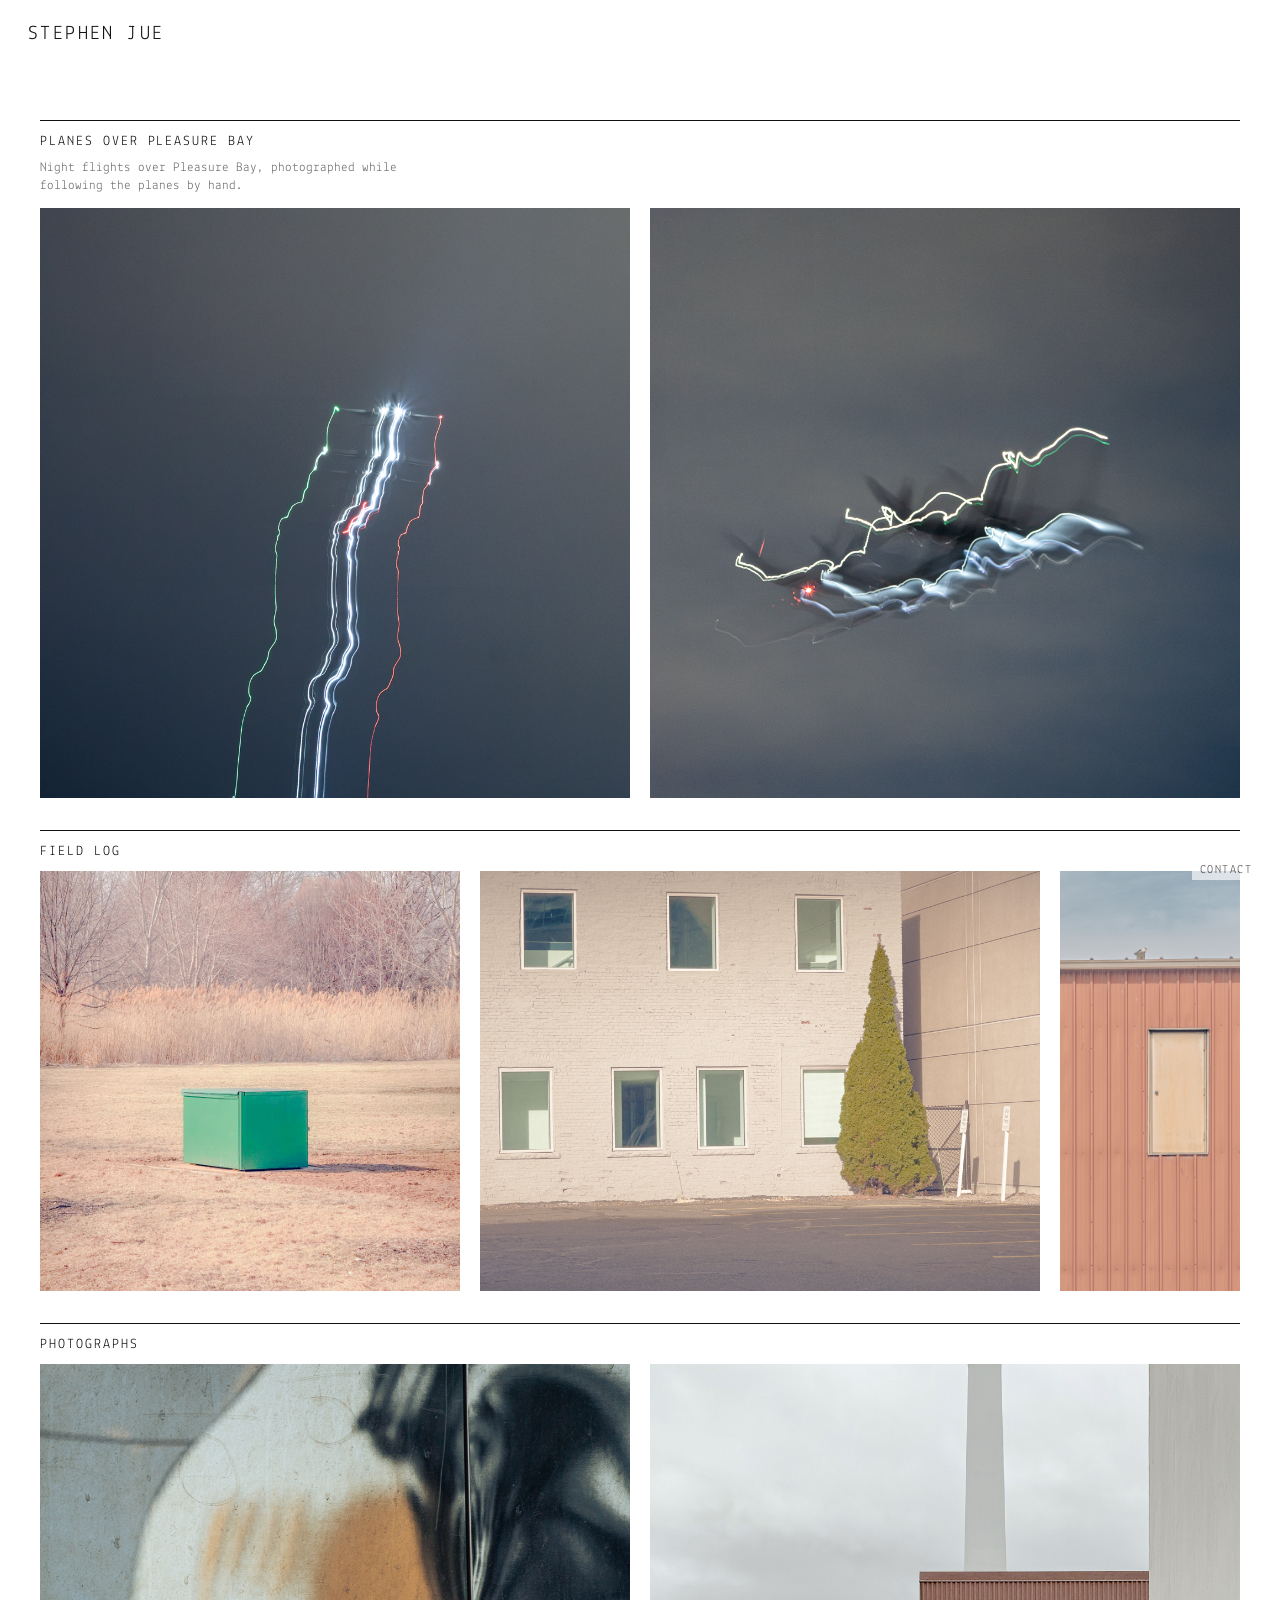
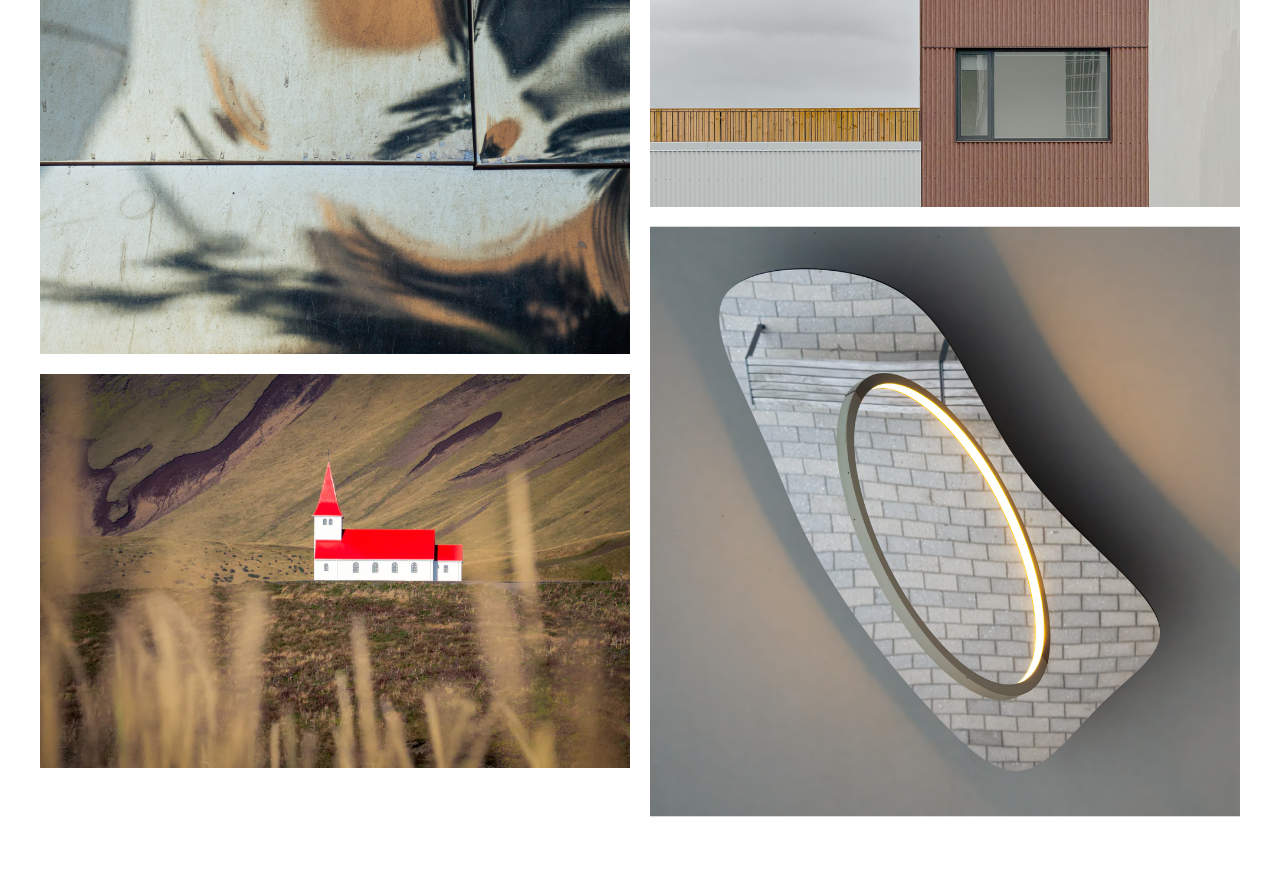
==== commit 7ba38f91: "tweaks" ====
--- a/index.html
+++ b/index.html
@@ -39,12 +39,6 @@
     <link
       href="https://fonts.googleapis.com/css2?family=Lekton:ital,wght@0,400;0,700;1,400&amp;display=swap"
       rel="stylesheet"
-    />
-    <link
-      rel="preload"
-      as="image"
-      href="images/field-index/green-utility-box-thumb.jpg"
-      fetchpriority="high"
     />
     <link
       rel="preload"
@@ -118,16 +112,16 @@
         <div class="project-scroll-frame">
           <h2 class="section-heading" id="field-index-title">
             Field Log
-            <span class="section-status">current record</span>
+            <!-- <span class="section-status">current record</span> -->
           </h2>
           <div class="project-spotlight">
             <a
               class="tile project-cover"
-              href="images/field-index/green-utility-box-web.jpg"
+              href="images/field-log/01-web.jpg"
               aria-label="View: Green utility box isolated in a field"
             >
               <img
-                src="images/field-index/green-utility-box-thumb.jpg"
+                src="images/field-log/01-thumb.jpg"
                 width="1000"
                 height="1000"
                 alt="Green utility box isolated in a field"
@@ -137,11 +131,11 @@
             </a>
             <a
               class="tile"
-              href="images/field-index/shaped-evergreen-web.jpg"
+              href="images/field-log/02-web.jpg"
               aria-label="View: Shaped evergreen beside a building wall and empty parking lot"
             >
               <img
-                src="images/field-index/shaped-evergreen-thumb.jpg"
+                src="images/field-log/02-thumb.jpg"
                 width="1000"
                 height="750"
                 alt="Shaped evergreen beside a building wall and empty parking lot"
@@ -151,11 +145,11 @@
             </a>
             <a
               class="tile"
-              href="images/field-index/red-wall-door-web.jpg"
+              href="images/field-log/03-web.jpg"
               aria-label="View: Door set high on a red metal wall"
             >
               <img
-                src="images/field-index/red-wall-door-thumb.jpg"
+                src="images/field-log/03-thumb.jpg"
                 width="562"
                 height="1000"
                 alt="Door set high on a red metal wall"
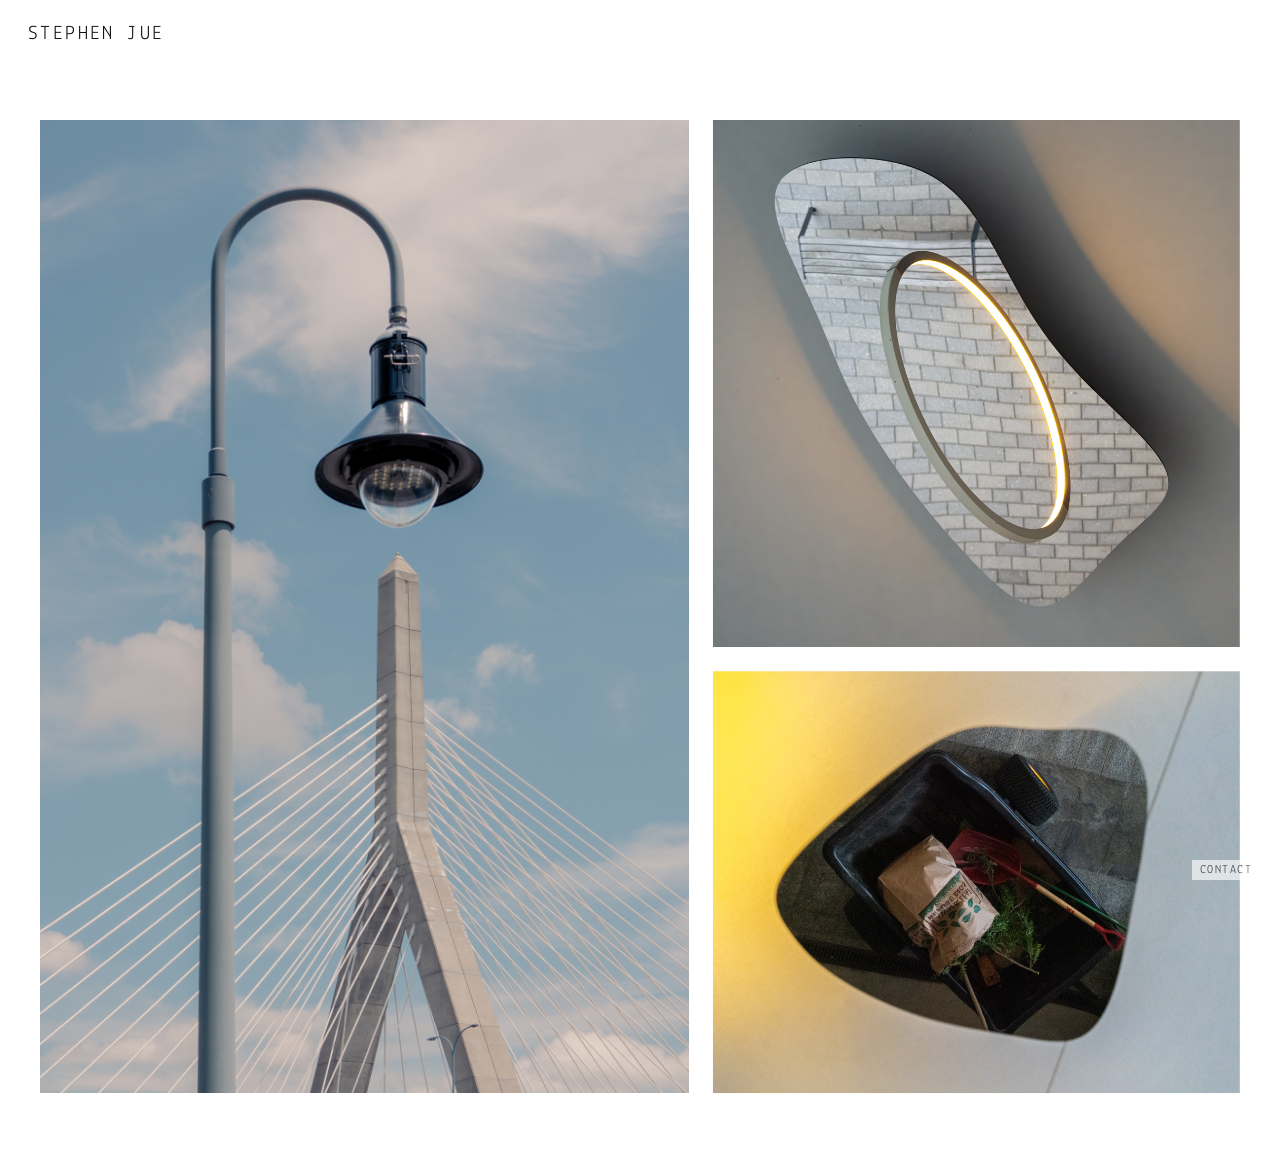
==== commit 97912a1a: "masonry layout, just a few photos" ====
--- a/index.html
+++ b/index.html
@@ -18,11 +18,13 @@
     <meta property="og:url" content="https://stephenjue.com/" />
     <meta
       property="og:image"
-      content="images/other-photos/metal-surface-reflections-web.jpg"
-    />
+      content="images/portfolio/zakim-web.jpg"
+    />
+    <meta property="og:image:width" content="1334" />
+    <meta property="og:image:height" content="2000" />
     <meta
       property="og:image:alt"
-      content="Reflections across a weathered metal building surface"
+      content="Streetlamp visually suspended above the Zakim Bridge"
     />
     <meta name="twitter:card" content="summary_large_image" />
     <meta name="twitter:title" content="Stephen Jue" />
@@ -32,7 +34,11 @@
     />
     <meta
       name="twitter:image"
-      content="images/other-photos/metal-surface-reflections-web.jpg"
+      content="images/portfolio/zakim-web.jpg"
+    />
+    <meta
+      name="twitter:image:alt"
+      content="Streetlamp visually suspended above the Zakim Bridge"
     />
     <link rel="preconnect" href="https://fonts.googleapis.com" />
     <link rel="preconnect" href="https://fonts.gstatic.com" crossorigin />
@@ -43,7 +49,7 @@
     <link
       rel="preload"
       as="image"
-      href="images/other-photos/metal-surface-reflections-thumb.jpg"
+      href="images/portfolio/zakim-web.jpg"
       fetchpriority="high"
     />
     <script>
@@ -59,177 +65,59 @@
     </header>
 
     <main class="portfolio" aria-label="Photography portfolio">
-      <section
-        class="portfolio-section featured-project diptych-project"
-        aria-labelledby="planes-pleasure-bay-title"
-        aria-describedby="planes-pleasure-bay-description"
-      >
-        <div class="project-scroll-frame">
-          <h2 class="section-heading" id="planes-pleasure-bay-title">
-            Planes over Pleasure Bay
-          </h2>
-          <p class="section-description" id="planes-pleasure-bay-description">
-            Night flights over Pleasure Bay, photographed while following the
-            planes by hand.
-          </p>
-          <div class="project-spotlight">
-            <a
-              class="tile project-cover"
-              href="images/planes-pleasure-bay/01-web.jpg"
-              aria-label="View: Planes over Pleasure Bay 1"
-            >
-              <img
-                src="images/planes-pleasure-bay/01-thumb.jpg"
-                width="1000"
-                height="1000"
-                alt="Planes over Pleasure Bay 1"
-                loading="eager"
-                fetchpriority="high"
-              />
-            </a>
-            <a
-              class="tile"
-              href="images/planes-pleasure-bay/02-web.jpg"
-              aria-label="View: Planes over Pleasure Bay 2"
-            >
-              <img
-                src="images/planes-pleasure-bay/02-thumb.jpg"
-                width="1000"
-                height="1000"
-                alt="Planes over Pleasure Bay 2"
-                loading="lazy"
-                decoding="async"
-              />
-            </a>
-          </div>
-        </div>
-      </section>
-
-      <section
-        class="portfolio-section featured-project scroll-project"
-        aria-labelledby="field-index-title"
-      >
-        <div class="project-scroll-frame">
-          <h2 class="section-heading" id="field-index-title">
-            Field Log
-            <!-- <span class="section-status">current record</span> -->
-          </h2>
-          <div class="project-spotlight">
-            <a
-              class="tile project-cover"
-              href="images/field-log/01-web.jpg"
-              aria-label="View: Green utility box isolated in a field"
-            >
-              <img
-                src="images/field-log/01-thumb.jpg"
-                width="1000"
-                height="1000"
-                alt="Green utility box isolated in a field"
-                loading="eager"
-                fetchpriority="high"
-              />
-            </a>
-            <a
-              class="tile"
-              href="images/field-log/02-web.jpg"
-              aria-label="View: Shaped evergreen beside a building wall and empty parking lot"
-            >
-              <img
-                src="images/field-log/02-thumb.jpg"
-                width="1000"
-                height="750"
-                alt="Shaped evergreen beside a building wall and empty parking lot"
-                loading="lazy"
-                decoding="async"
-              />
-            </a>
-            <a
-              class="tile"
-              href="images/field-log/03-web.jpg"
-              aria-label="View: Door set high on a red metal wall"
-            >
-              <img
-                src="images/field-log/03-thumb.jpg"
-                width="562"
-                height="1000"
-                alt="Door set high on a red metal wall"
-                loading="lazy"
-                decoding="async"
-              />
-            </a>
-          </div>
-        </div>
-      </section>
-
-      <section
-        class="portfolio-section selected-work"
-        aria-labelledby="selected-title"
-      >
-        <h2 class="section-heading" id="selected-title">Photographs</h2>
-
-        <div class="portfolio-grid">
-          <a
-            class="tile"
-            href="images/other-photos/metal-surface-reflections-web.jpg"
-            aria-label="View: Reflections across a weathered metal building surface"
-          >
-            <img
-              src="images/other-photos/metal-surface-reflections-thumb.jpg"
-              width="1000"
-              height="1000"
-              alt="Reflections across a weathered metal building surface"
-              loading="eager"
-              fetchpriority="high"
-            />
-          </a>
-          <a
-            class="tile"
-            href="images/other-photos/layered-building-window-web.jpg"
-            aria-label="View: Window and layered building surfaces beneath an overcast sky"
-          >
-            <img
-              src="images/other-photos/layered-building-window-thumb.jpg"
-              width="1000"
-              height="750"
-              alt="Window and layered building surfaces beneath an overcast sky"
-              loading="eager"
-            />
-          </a>
-          <a
-            class="tile"
-            href="images/other-photos/ceiling-mirror-light-web.jpg"
-            aria-label="View: Ceiling mirror with an arc light fixture reflecting ground and a bench"
-          >
-            <img
-              src="images/other-photos/ceiling-mirror-light-thumb.jpg"
-              width="1000"
-              height="1000"
-              alt="Ceiling mirror with an arc light fixture reflecting ground and a bench"
-              loading="lazy"
-              decoding="async"
-            />
-          </a>
-          <a
-            class="tile"
-            href="images/other-photos/red-roof-church-web.jpg"
-            aria-label="View: White church with a bright red roof centered against sweeping hillsides"
-          >
-            <picture>
-              <source
-                srcset="images/other-photos/red-roof-church-thumb.webp"
-                type="image/webp"
-              />
-              <img
-                src="images/other-photos/red-roof-church-thumb.jpg"
-                width="1000"
-                height="667"
-                alt="White church with a bright red roof centered against sweeping hillsides"
-                loading="lazy"
-                decoding="async"
-              />
-            </picture>
-          </a>
-        </div>
+      <section class="portfolio-wall" aria-label="Selected photographs">
+        <a
+          class="wall-item tile"
+          href="images/portfolio/zakim-web.jpg"
+          aria-label="View: Streetlamp visually suspended above the Zakim Bridge"
+          data-set="uncanny-objects"
+          data-set-priority="together"
+          data-row-span="2"
+        >
+          <!-- Zakim spans two desktop rows, so use the web asset here intentionally. -->
+          <img
+            src="images/portfolio/zakim-web.jpg"
+            width="1334"
+            height="2000"
+            alt="Streetlamp visually suspended above the Zakim Bridge"
+            loading="eager"
+            fetchpriority="high"
+          />
+        </a>
+
+        <a
+          class="wall-item tile"
+          href="images/portfolio/ceiling-mirror-light-web.jpg"
+          aria-label="View: Ceiling mirror with an arc light fixture reflecting ground and a bench"
+          data-set="uncanny-objects"
+          data-set-priority="together"
+        >
+          <img
+            src="images/portfolio/ceiling-mirror-light-thumb.jpg"
+            width="1000"
+            height="1000"
+            alt="Ceiling mirror with an arc light fixture reflecting ground and a bench"
+            loading="eager"
+            decoding="async"
+          />
+        </a>
+
+        <a
+          class="wall-item tile"
+          href="images/portfolio/yellow-mirror-planter-web.jpg"
+          aria-label="View: Curved mirror reflecting a planter against yellow light"
+          data-set="uncanny-objects"
+          data-set-priority="together"
+        >
+          <img
+            src="images/portfolio/yellow-mirror-planter-thumb.jpg"
+            width="1000"
+            height="800"
+            alt="Curved mirror reflecting a planter against yellow light"
+            loading="eager"
+            decoding="async"
+          />
+        </a>
       </section>
     </main>
 
@@ -251,11 +139,15 @@
       const lightboxPreview = document.getElementById("lightbox-preview");
       const lightboxImg = document.getElementById("lightbox-img");
       const closeButton = lightbox.querySelector(".lightbox-close");
-      const portfolioGrid = document.querySelector(".portfolio-grid");
-      const desktopGridQuery = window.matchMedia("(min-width: 701px)");
-      let masonryRaf = 0;
+      const portfolioWall = document.querySelector(".portfolio-wall");
+      const desktopWallQuery = window.matchMedia("(min-width: 701px)");
+      const touchLabelQuery = window.matchMedia(
+        "(hover: none), (pointer: coarse)",
+      );
+      let wallLayoutRaf = 0;
       let activeTile;
       let lightboxLoadId = 0;
+      let labelHideTimer = 0;
 
       function getImageRatio(img) {
         const width = Number(img.getAttribute("width")) || img.naturalWidth;
@@ -266,91 +158,266 @@
         return width / height;
       }
 
-      function layoutMasonryGrid() {
-        masonryRaf = 0;
-
-        if (!portfolioGrid) return;
-
-        const gridTiles = Array.from(portfolioGrid.querySelectorAll(".tile"));
-
-        if (!desktopGridQuery.matches) {
-          portfolioGrid.style.removeProperty("height");
-          gridTiles.forEach((tile) => {
-            tile.style.removeProperty("position");
-            tile.style.removeProperty("width");
-            tile.style.removeProperty("transform");
-            tile.style.removeProperty("grid-row-end");
+      function layoutPortfolioWall() {
+        wallLayoutRaf = 0;
+
+        if (!portfolioWall) return;
+
+        const wallItems = Array.from(
+          portfolioWall.querySelectorAll(".wall-item"),
+        );
+
+        if (!desktopWallQuery.matches) {
+          portfolioWall.style.removeProperty("height");
+          wallItems.forEach((item) => {
+            item.style.removeProperty("position");
+            item.style.removeProperty("width");
+            item.style.removeProperty("transform");
           });
           return;
         }
 
-        const styles = window.getComputedStyle(portfolioGrid);
-        const gap =
-          parseFloat(styles.getPropertyValue("--portfolio-grid-gap")) || 24;
-        const columnCount = 2;
-        const columnWidth =
-          (portfolioGrid.clientWidth - gap * (columnCount - 1)) / columnCount;
-        const columnHeights = new Array(columnCount).fill(0);
-
-        gridTiles.forEach((tile, index) => {
-          const img = tile.querySelector("img");
-          if (!img) return;
-
-          const column =
-            index < columnCount
-              ? index
-              : columnHeights.indexOf(Math.min(...columnHeights));
-          const x = column * (columnWidth + gap);
-          const y = columnHeights[column];
-          const expectedHeight = columnWidth / getImageRatio(img);
-
-          tile.style.position = "absolute";
-          tile.style.width = `${columnWidth}px`;
-          tile.style.transform = `translate3d(${x}px, ${y}px, 0)`;
-          tile.style.removeProperty("grid-row-end");
-
-          columnHeights[column] += expectedHeight + gap;
+        const styles = window.getComputedStyle(portfolioWall);
+        const gap = parseFloat(styles.getPropertyValue("--wall-gap")) || 20;
+        const wallWidth = portfolioWall.clientWidth;
+        const targetRowHeight = Math.min(
+          340,
+          Math.max(210, wallWidth * 0.28),
+        );
+        const setSizes = wallItems.reduce((sizes, item) => {
+          if (item.dataset.setPriority !== "together" || !item.dataset.set) {
+            return sizes;
+          }
+
+          sizes.set(item.dataset.set, (sizes.get(item.dataset.set) || 0) + 1);
+          return sizes;
+        }, new Map());
+
+        function getImageForItem(item) {
+          return item.querySelector("img");
+        }
+
+        function getRowCandidate(startIndex, count) {
+          const rowItems = wallItems.slice(startIndex, startIndex + count);
+          const ratios = rowItems
+            .map(getImageForItem)
+            .filter(Boolean)
+            .map(getImageRatio);
+
+          if (ratios.length !== count) return null;
+
+          const rowGaps = gap * (count - 1);
+          const ratioTotal = ratios.reduce((total, ratio) => total + ratio, 0);
+          const rowHeight = (wallWidth - rowGaps) / ratioTotal;
+          const hasFeaturedItem = rowItems.some(
+            (item) => item.dataset.weight === "feature",
+          );
+          const rowTargetHeight = hasFeaturedItem
+            ? targetRowHeight * 1.12
+            : targetRowHeight;
+          const heightPenalty = Math.abs(rowHeight - rowTargetHeight);
+          const oversizedPenalty = Math.max(
+            0,
+            rowHeight - rowTargetHeight * 1.35,
+          );
+          const compressedPenalty = Math.max(
+            0,
+            rowTargetHeight * 0.7 - rowHeight,
+          );
+          const rowSetCounts = rowItems.reduce((counts, item) => {
+            if (item.dataset.setPriority === "together" && item.dataset.set) {
+              counts.set(
+                item.dataset.set,
+                (counts.get(item.dataset.set) || 0) + 1,
+              );
+            }
+
+            return counts;
+          }, new Map());
+          const setPenalty = Array.from(rowSetCounts).reduce(
+            (penalty, [setName, rowSetCount]) => {
+              const setSize = setSizes.get(setName) || 0;
+
+              return rowSetCount < setSize
+                ? penalty + rowTargetHeight * setSize
+                : penalty;
+            },
+            0,
+          );
+          const rowSpanPenalty = rowItems.some((item) => item.dataset.rowSpan)
+            ? rowTargetHeight * 2
+            : 0;
+          const singlePenalty = count === 1 ? rowTargetHeight * 0.5 : 0;
+          const pairPenalty = count === 2 ? rowTargetHeight * 0.04 : 0;
+          const score =
+            heightPenalty +
+            oversizedPenalty * 3 +
+            compressedPenalty * 4 +
+            setPenalty +
+            rowSpanPenalty +
+            singlePenalty +
+            pairPenalty;
+
+          return {
+            count,
+            rowHeight,
+            rowItems,
+            score,
+          };
+        }
+
+        function getSpanStackCandidate(startIndex) {
+          const spanItem = wallItems[startIndex];
+          const topItem = wallItems[startIndex + 1];
+          const bottomItem = wallItems[startIndex + 2];
+
+          if (
+            spanItem?.dataset.rowSpan !== "2" ||
+            !topItem ||
+            !bottomItem ||
+            topItem.dataset.rowSpan ||
+            bottomItem.dataset.rowSpan
+          ) {
+            return null;
+          }
+
+          const spanRatio = getImageRatio(getImageForItem(spanItem));
+          const topRatio = getImageRatio(getImageForItem(topItem));
+          const bottomRatio = getImageRatio(getImageForItem(bottomItem));
+
+          if (!spanRatio || !topRatio || !bottomRatio) return null;
+
+          const stackWidth =
+            (wallWidth - gap * (1 + spanRatio)) /
+            (1 + spanRatio * (1 / topRatio + 1 / bottomRatio));
+          const topHeight = stackWidth / topRatio;
+          const bottomHeight = stackWidth / bottomRatio;
+          const spanHeight = topHeight + gap + bottomHeight;
+          const spanWidth = spanRatio * spanHeight;
+          const rowTargetHeight = targetRowHeight * 2 + gap;
+          const heightPenalty = Math.abs(spanHeight - rowTargetHeight);
+          const widthBalancePenalty = Math.abs(spanWidth - stackWidth) * 0.12;
+          const score = heightPenalty + widthBalancePenalty;
+
+          return {
+            count: 3,
+            kind: "span-stack",
+            rowItems: [spanItem, topItem, bottomItem],
+            score,
+            spanWidth,
+            stackWidth,
+            topHeight,
+            bottomHeight,
+            rowHeight: spanHeight,
+          };
+        }
+
+        function getWallLayout(startIndex, memo = new Map()) {
+          if (startIndex >= wallItems.length) {
+            return {
+              score: 0,
+              rows: [],
+            };
+          }
+
+          if (memo.has(startIndex)) return memo.get(startIndex);
+
+          const remaining = wallItems.length - startIndex;
+          let bestLayout;
+          const spanStack = getSpanStackCandidate(startIndex);
+
+          if (spanStack) {
+            const nextLayout = getWallLayout(startIndex + spanStack.count, memo);
+            bestLayout = {
+              score: spanStack.score + nextLayout.score,
+              rows: [spanStack, ...nextLayout.rows],
+            };
+          }
+
+          for (let count = 1; count <= Math.min(3, remaining); count += 1) {
+            const row = getRowCandidate(startIndex, count);
+            if (!row) continue;
+
+            const nextLayout = getWallLayout(startIndex + count, memo);
+            const layout = {
+              score: row.score + nextLayout.score,
+              rows: [row, ...nextLayout.rows],
+            };
+
+            if (!bestLayout || layout.score < bestLayout.score) {
+              bestLayout = layout;
+            }
+          }
+
+          memo.set(startIndex, bestLayout);
+          return bestLayout;
+        }
+
+        let rowY = 0;
+        const layout = getWallLayout(0);
+
+        if (!layout) return;
+
+        layout.rows.forEach((row) => {
+          if (row.kind === "span-stack") {
+            const [spanItem, topItem, bottomItem] = row.rowItems;
+            const stackX = row.spanWidth + gap;
+
+            spanItem.style.position = "absolute";
+            spanItem.style.width = `${row.spanWidth}px`;
+            spanItem.style.transform = `translate3d(0, ${rowY}px, 0)`;
+
+            topItem.style.position = "absolute";
+            topItem.style.width = `${row.stackWidth}px`;
+            topItem.style.transform = `translate3d(${stackX}px, ${rowY}px, 0)`;
+
+            bottomItem.style.position = "absolute";
+            bottomItem.style.width = `${row.stackWidth}px`;
+            bottomItem.style.transform = `translate3d(${stackX}px, ${
+              rowY + row.topHeight + gap
+            }px, 0)`;
+
+            rowY += row.rowHeight + gap;
+            return;
+          }
+
+          let rowX = 0;
+
+          row.rowItems.forEach((item, rowIndex) => {
+            const img = getImageForItem(item);
+            if (!img) return;
+
+            const ratio = getImageRatio(img);
+            const itemWidth =
+              rowIndex === row.rowItems.length - 1
+                ? wallWidth - rowX
+                : row.rowHeight * ratio;
+
+            item.style.position = "absolute";
+            item.style.width = `${itemWidth}px`;
+            item.style.transform = `translate3d(${rowX}px, ${rowY}px, 0)`;
+            rowX += itemWidth + gap;
+          });
+
+          rowY += row.rowHeight + gap;
         });
 
-        const height = Math.max(...columnHeights) - gap;
-        portfolioGrid.style.height = `${Math.max(0, height)}px`;
+        portfolioWall.style.height = `${Math.max(0, rowY - gap)}px`;
       }
 
-      function requestMasonryLayout() {
-        if (masonryRaf) return;
-        masonryRaf = window.requestAnimationFrame(layoutMasonryGrid);
+      function requestWallLayout() {
+        if (wallLayoutRaf) return;
+        wallLayoutRaf = window.requestAnimationFrame(layoutPortfolioWall);
       }
 
       tiles.forEach((tile) => {
         const thumbnail = tile.querySelector("img");
-
-        if (tile.closest(".project-spotlight") && thumbnail) {
-          function setProjectItemRatio() {
-            const width =
-              Number(thumbnail.getAttribute("width")) || thumbnail.naturalWidth;
-            const height =
-              Number(thumbnail.getAttribute("height")) ||
-              thumbnail.naturalHeight;
-
-            if (!width || !height) return;
-
-            tile.style.setProperty("--project-item-ratio", width / height);
-          }
-
-          setProjectItemRatio();
-
-          if (!thumbnail.complete) {
-            thumbnail.addEventListener("load", setProjectItemRatio, {
-              once: true,
-            });
-          }
-        }
 
         function revealThumbnail() {
           const reveal = () => {
             requestAnimationFrame(() => {
               tile.classList.add("is-loaded");
-              requestMasonryLayout();
+              requestWallLayout();
             });
           };
 
@@ -369,14 +436,37 @@
             "error",
             () => {
               tile.classList.add("is-loaded");
-              requestMasonryLayout();
+              requestWallLayout();
             },
             { once: true },
           );
         }
 
         tile.addEventListener("click", (event) => {
+          if (
+            touchLabelQuery.matches &&
+            tile.dataset.label &&
+            !tile.classList.contains("is-label-visible")
+          ) {
+            event.preventDefault();
+            clearTimeout(labelHideTimer);
+            tiles.forEach((otherTile) => {
+              if (otherTile !== tile) {
+                otherTile.classList.remove("is-label-visible");
+              }
+            });
+            tile.classList.add("is-label-visible");
+            labelHideTimer = window.setTimeout(() => {
+              tile.classList.remove("is-label-visible");
+            }, 2200);
+            return;
+          }
+
           event.preventDefault();
+          clearTimeout(labelHideTimer);
+          tiles.forEach((otherTile) => {
+            otherTile.classList.remove("is-label-visible");
+          });
 
           const loadId = ++lightboxLoadId;
           activeTile = tile;
@@ -443,185 +533,17 @@
       emailLink.textContent = "contact";
       document.getElementById("email").append(emailLink);
 
-      const featuredProject = document.querySelector(".scroll-project");
-      const projectScrollFrame = featuredProject?.querySelector(
-        ".project-scroll-frame",
-      );
-      const projectSpotlight =
-        featuredProject?.querySelector(".project-spotlight");
-      const desktopProjectQuery = window.matchMedia("(min-width: 701px)");
-      let projectScrollRaf = 0;
-      let projectWheelRaf = 0;
-      let projectWheelDelta = 0;
-      let projectOffset = 0;
-
-      function getProjectMaxOffset() {
-        if (!projectScrollFrame || !projectSpotlight) return 0;
-
-        return Math.max(
-          0,
-          projectSpotlight.scrollWidth - projectScrollFrame.clientWidth,
-        );
+      if (portfolioWall) {
+        const wallResizeObserver = new ResizeObserver(requestWallLayout);
+        wallResizeObserver.observe(portfolioWall);
       }
 
-      function setProjectOffset(offset) {
-        if (!featuredProject) return;
-
-        projectOffset = Math.min(Math.max(offset, 0), getProjectMaxOffset());
-        featuredProject.style.setProperty(
-          "--project-offset",
-          `${projectOffset}px`,
-        );
-      }
-
-      function syncProjectScroll() {
-        projectScrollRaf = 0;
-
-        if (!featuredProject || !projectScrollFrame || !projectSpotlight) {
-          return;
-        }
-
-        if (!desktopProjectQuery.matches) {
-          setProjectOffset(0);
-          return;
-        }
-
-        setProjectOffset(projectOffset);
-      }
-
-      function requestProjectScrollSync() {
-        if (projectScrollRaf) return;
-        projectScrollRaf = window.requestAnimationFrame(syncProjectScroll);
-      }
-
-      function scrollProjectBy(delta) {
-        if (!desktopProjectQuery.matches || !featuredProject) {
-          return;
-        }
-
-        setProjectOffset(projectOffset + delta);
-        requestProjectScrollSync();
-      }
-
-      function handleProjectWheel(event) {
-        if (!desktopProjectQuery.matches || event.ctrlKey) {
-          return;
-        }
-
-        if (!isWithinProjectScrollZone(event)) {
-          return;
-        }
-
-        const dominantDelta =
-          Math.abs(event.deltaX) > Math.abs(event.deltaY)
-            ? event.deltaX
-            : event.deltaY;
-        const maxOffset = getProjectMaxOffset();
-
-        if (
-          !dominantDelta ||
-          maxOffset <= 0 ||
-          (dominantDelta < 0 && projectOffset <= 0) ||
-          (dominantDelta > 0 && projectOffset >= maxOffset)
-        ) {
-          return;
-        }
-
-        event.preventDefault();
-        const delta =
-          event.deltaMode === WheelEvent.DOM_DELTA_LINE
-            ? dominantDelta * 16
-            : dominantDelta;
-
-        projectWheelDelta += delta;
-        if (projectWheelRaf) return;
-        projectWheelRaf = window.requestAnimationFrame(() => {
-          const nextDelta = projectWheelDelta;
-          projectWheelDelta = 0;
-          projectWheelRaf = 0;
-          scrollProjectBy(nextDelta);
-        });
-      }
-
-      function isWithinProjectScrollZone(event) {
-        if (
-          !projectScrollFrame ||
-          document.body.classList.contains("lightbox-open")
-        ) {
-          return false;
-        }
-
-        const rect = projectScrollFrame.getBoundingClientRect();
-
-        return event.clientY >= rect.top && event.clientY <= rect.bottom;
-      }
-
-      function handleProjectKeydown(event) {
-        if (!desktopProjectQuery.matches) {
-          return;
-        }
-
-        const maxOffset = getProjectMaxOffset();
-        if (maxOffset <= 0) {
-          return;
-        }
-
-        const keyOffsets = {
-          ArrowLeft: -80,
-          ArrowUp: -80,
-          ArrowRight: 80,
-          ArrowDown: 80,
-          Home: -projectOffset,
-          End: maxOffset - projectOffset,
-        };
-        const delta = keyOffsets[event.key];
-
-        if (delta === undefined) {
-          return;
-        }
-
-        const nextOffset = Math.min(
-          Math.max(projectOffset + delta, 0),
-          maxOffset,
-        );
-
-        if (nextOffset === projectOffset) {
-          return;
-        }
-
-        event.preventDefault();
-        setProjectOffset(nextOffset);
-      }
-
-      const projectResizeObserver = new ResizeObserver(
-        requestProjectScrollSync,
-      );
-
-      if (projectSpotlight) {
-        projectResizeObserver.observe(projectSpotlight);
-      }
-
-      if (projectScrollFrame) {
-        projectResizeObserver.observe(projectScrollFrame);
-        projectScrollFrame.addEventListener("keydown", handleProjectKeydown);
-      }
-
-      desktopProjectQuery.addEventListener("change", requestProjectScrollSync);
-      window.addEventListener("wheel", handleProjectWheel, { passive: false });
-      window.addEventListener("load", requestProjectScrollSync);
-      window.addEventListener("resize", requestProjectScrollSync);
-
-      if (portfolioGrid) {
-        const masonryResizeObserver = new ResizeObserver(requestMasonryLayout);
-        masonryResizeObserver.observe(portfolioGrid);
-      }
-
-      window.addEventListener("load", requestMasonryLayout);
-      window.addEventListener("resize", requestMasonryLayout);
-      desktopGridQuery.addEventListener("change", requestMasonryLayout);
-
-      requestMasonryLayout();
-      requestProjectScrollSync();
+      window.addEventListener("load", requestWallLayout);
+      window.addEventListener("resize", requestWallLayout);
+      desktopWallQuery.addEventListener("change", requestWallLayout);
+      document.fonts?.ready.then(requestWallLayout);
+
+      requestWallLayout();
     </script>
     <!-- Cloudflare Web Analytics -->
     <script
--- a/style.css
+++ b/style.css
@@ -85,149 +85,23 @@
 }
 
 .portfolio {
-  display: flex;
-  flex-direction: column;
-  gap: 32px;
   max-width: 1200px;
   margin: 0 auto;
   padding: 120px 20px 60px;
 }
 
-.portfolio-section {
+.portfolio-wall {
   display: flex;
   flex-direction: column;
-  min-width: 0;
-}
-
-.featured-project {
-  gap: 0;
-  padding-bottom: 0;
-  --project-item-gap: 20px;
-  --project-offset: 0px;
-  --project-item-height: clamp(280px, 34vw, 420px);
-}
-
-.selected-work {
-  gap: 12px;
-}
-
-.section-heading {
+  gap: var(--wall-gap);
+  position: relative;
+  min-height: 1px;
+  overflow-anchor: none;
+  --wall-gap: 24px;
+}
+
+.wall-item {
   margin: 0;
-  border-top: 1px solid #111;
-  padding-top: 14px;
-  font: inherit;
-  font-size: 14px;
-  letter-spacing: 0.14em;
-  line-height: 1;
-  text-transform: uppercase;
-}
-
-.featured-project .section-heading {
-  display: flex;
-  align-items: baseline;
-  justify-content: space-between;
-  gap: 20px;
-}
-
-.section-status {
-  font-size: 13px;
-  font-style: italic;
-  font-weight: 400;
-  letter-spacing: 0;
-  opacity: 0.55;
-  text-transform: lowercase;
-}
-
-.section-description {
-  max-width: 56ch;
-  margin: -2px 0 2px;
-  font-size: 13px;
-  line-height: 1.35;
-  opacity: 0.62;
-}
-
-.project-scroll-frame {
-  display: flex;
-  flex-direction: column;
-  gap: 12px;
-  overflow: hidden;
-  touch-action: pan-y;
-}
-
-.project-spotlight {
-  display: flex;
-  gap: 0;
-  align-items: flex-start;
-  width: max-content;
-  transform: translate3d(calc(-1 * var(--project-offset)), 0, 0);
-  will-change: transform;
-}
-
-.project-spotlight .tile {
-  flex: 0 0 auto;
-  width: calc(var(--project-item-height) * var(--project-item-ratio, 1));
-  height: var(--project-item-height);
-  overflow: visible;
-}
-
-.project-spotlight .tile + .tile {
-  margin-left: var(--project-item-gap);
-}
-
-.project-spotlight .tile > img,
-.project-spotlight .tile picture > img {
-  width: 100%;
-  max-width: none;
-  height: 100%;
-  object-fit: contain;
-}
-
-.project-spotlight picture {
-  display: block;
-  width: auto;
-  height: 100%;
-}
-
-.project-spotlight .tile picture > img {
-  height: 100%;
-}
-
-.diptych-project .project-spotlight {
-  display: grid;
-  grid-template-columns: repeat(2, minmax(0, 1fr));
-  gap: var(--project-item-gap);
-  align-items: stretch;
-  width: 100%;
-  transform: none;
-  will-change: auto;
-}
-
-.diptych-project .project-spotlight .tile {
-  width: 100%;
-  height: auto;
-  aspect-ratio: 1;
-  overflow: hidden;
-}
-
-.diptych-project .project-spotlight .tile + .tile {
-  margin-left: 0;
-}
-
-.diptych-project .project-spotlight .tile > img {
-  object-fit: cover;
-}
-
-.js .project-spotlight .tile img {
-  transform: none;
-}
-
-.portfolio-grid {
-  position: relative;
-  --portfolio-grid-gap: 20px;
-}
-
-.portfolio-grid .tile {
-  margin-bottom: 0;
 }
 
 .tile {
@@ -238,6 +112,36 @@
   text-decoration: none;
   cursor: zoom-in;
   background-color: #efefed;
+}
+
+.tile[data-label]::after {
+  position: absolute;
+  z-index: 2;
+  right: 10px;
+  bottom: 10px;
+  max-width: calc(100% - 20px);
+  box-sizing: border-box;
+  padding: 5px 7px;
+  background: rgba(255, 255, 255, 0.84);
+  color: #111;
+  content: attr(data-label);
+  font-size: 12px;
+  letter-spacing: 0.1em;
+  line-height: 1.2;
+  opacity: 0;
+  pointer-events: none;
+  transform: translateY(3px);
+  transition:
+    opacity 180ms ease,
+    transform 180ms ease;
+  text-transform: uppercase;
+}
+
+.tile[data-label]:hover::after,
+.tile[data-label]:focus-visible::after,
+.tile[data-label].is-label-visible::after {
+  opacity: 0.92;
+  transform: translateY(0);
 }
 
 .js .tile::before {
@@ -309,89 +213,21 @@
   }
 
   .portfolio {
-    gap: 20px;
     padding: 100px 20px 60px;
   }
 
-  .portfolio-grid {
+  .portfolio-wall {
     display: flex;
     flex-direction: column;
-    gap: 20px;
+    gap: var(--wall-gap);
     height: auto !important;
   }
 
-  .portfolio-grid .tile {
+  .portfolio-wall .wall-item {
     position: relative !important;
     width: 100% !important;
     transform: none !important;
     margin-bottom: 0;
-  }
-
-  .featured-project {
-    gap: 0;
-    padding-bottom: 0;
-  }
-
-  .featured-project .section-heading {
-    display: flex;
-    position: sticky;
-    z-index: 4;
-    top: 72px;
-    align-items: baseline;
-    justify-content: space-between;
-    gap: 16px;
-    padding-bottom: 12px;
-    background: #fff;
-  }
-
-  .featured-project {
-    min-height: auto;
-    --project-offset: 0px;
-  }
-
-  .project-scroll-frame {
-    overflow: visible;
-    position: static;
-  }
-
-  .project-spotlight {
-    flex-direction: column;
-    width: 100%;
-    transform: none;
-    will-change: auto;
-  }
-
-  .diptych-project .project-spotlight {
-    display: flex;
-  }
-
-  .project-spotlight .tile,
-  .project-spotlight picture,
-  .project-spotlight img {
-    width: 100%;
-    max-width: none;
-    height: auto;
-  }
-
-  .project-spotlight .tile > img,
-  .project-spotlight .tile picture > img {
-    width: 100%;
-    max-width: none;
-    height: auto;
-  }
-
-  .project-spotlight .tile {
-    flex: 0 0 auto;
-  }
-
-  .project-spotlight .tile + .tile {
-    margin-top: var(--project-item-gap);
-    margin-left: 0;
-  }
-
-  .section-status {
-    flex: 0 1 auto;
-    text-align: right;
   }
 }
 
